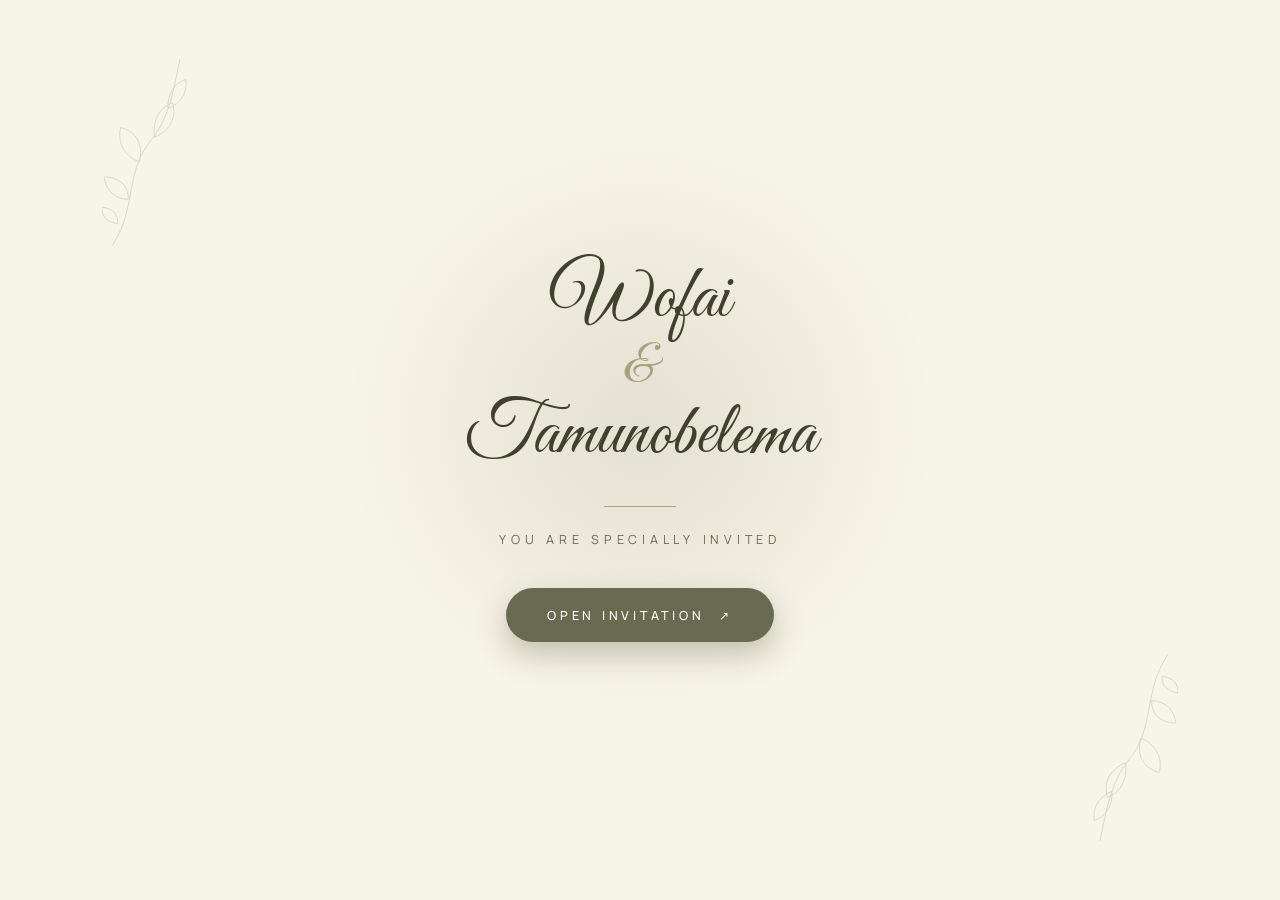
==== index.html @ eb6c2b68 "general" ====
<!DOCTYPE html>
<html lang="en">

<head>
  <meta charset="UTF-8">
  <meta name="viewport" content="width=device-width, initial-scale=1.0, viewport-fit=cover">
  <meta name="theme-color" content="#f7f4e8">
  <meta name="description" content="You are specially invited to the wedding of Wofai and Tamunobelema, December 30, 2026, at Marina Resort, Calabar.">
  <!-- Link preview (WhatsApp, Facebook, iMessage, Telegram, etc.) -->
  <meta property="og:type" content="website">
  <meta property="og:site_name" content="Wofai &amp; Tamunobelema">
  <meta property="og:title" content="Wofai &amp; Tamunobelema | Wedding Invitation">
  <meta property="og:description" content="With joy in our hearts, we invite you to celebrate our wedding. Wednesday, 30th December 2026, Marina Resort, Calabar.">
  <meta property="og:url" content="https://YOUR-DOMAIN.com/">
  <meta property="og:image" content="https://YOUR-DOMAIN.com/img/og-image.jpg?v=1">
  <meta property="og:image:type" content="image/jpeg">
  <meta property="og:image:width" content="1080">
  <meta property="og:image:height" content="1080">
  <meta property="og:image:alt" content="Wofai and Tamunobelema">
  <meta name="twitter:card" content="summary_large_image">
  <meta name="twitter:title" content="Wofai &amp; Tamunobelema | Wedding Invitation">
  <meta name="twitter:description" content="With joy in our hearts, we invite you to celebrate our wedding. Wednesday, 30th December 2026, Marina Resort, Calabar.">
  <meta name="twitter:image" content="https://YOUR-DOMAIN.com/img/og-image.jpg?v=1">
  <title>Wofai & Tamunobelema — You are specially invited</title>
  <link rel="preconnect" href="https://fonts.googleapis.com">
  <link rel="preconnect" href="https://fonts.gstatic.com" crossorigin>
  <link href="https://fonts.googleapis.com/css2?family=Cormorant+Garamond:wght@300;400;500;600&family=Great+Vibes&family=Manrope:wght@300;400;500&display=swap" rel="stylesheet">
  <link rel="prefetch" href="invitation.html">
  <style>
    /* Splash screen */
    html, body { margin: 0; height: 100%; overflow: hidden; background: #f7f4e8; }
    .splash { display: flex; }
    .splash {
      position: fixed;
      inset: 0;
      z-index: 200;
      flex-direction: column;
      align-items: center;
      justify-content: center;
      text-align: center;
      padding: 2rem 1.5rem;
      background: #f7f4e8;
      color: #696b50;
      overflow: hidden;
      transition: transform 1.1s cubic-bezier(.77, 0, .18, 1), opacity .9s ease .2s;
    }
    .splash::before {              /* soft glow behind the names */
      content: "";
      position: absolute;
      width: min(120vw, 640px);
      aspect-ratio: 1;
      top: 50%; left: 50%;
      transform: translate(-50%, -54%);
      background: radial-gradient(circle, rgba(105, 107, 80, .14), rgba(105, 107, 80, 0) 65%);
      animation: splash-breathe 6s ease-in-out infinite;
    }
    .splash-sprig {
      position: absolute;
      width: 90px;
      color: #696b50;
      opacity: 0;
      animation: splash-fade 1.6s ease .3s forwards;
    }
    .splash-sprig-a { top: 6%; left: 8%; }
    .splash-sprig-b { bottom: 6%; right: 8%; transform: rotate(180deg); }
    .splash-names {
      position: relative;
      margin: 0;
      font-family: "Great Vibes", cursive;
      font-weight: 400;
      font-size: clamp(2.6rem, 11vw, 4.6rem);
      line-height: 1.15;
      color: #3f402e;
    }
    .splash-names span { display: block; opacity: 0; animation: splash-rise 1.2s cubic-bezier(.2, .7, .2, 1) forwards; }
    .splash-names .n1 { animation-delay: .4s; }
    .splash-names .amp { color: #a9a07f; font-size: .7em; line-height: 1; animation-delay: .8s; }
    .splash-names .n2 { animation-delay: 1.2s; }
    .splash-rule {
      position: relative;
      width: 0;
      height: 1px;
      margin: 1.75rem auto 1.5rem;
      background: #a9a07f;
      animation: splash-line 1.2s ease 1.7s forwards;
    }
    .splash-invited {
      position: relative;
      margin: 0 0 2.5rem;
      font-family: "Manrope", sans-serif;
      font-size: .78rem;
      letter-spacing: .38em;
      text-transform: uppercase;
      opacity: 0;
      animation: splash-rise 1s ease 2s forwards;
    }
    .splash-open {
      position: relative;
      overflow: hidden;
      font-family: "Manrope", sans-serif;
      font-weight: 500;
      font-size: .78rem;
      letter-spacing: .3em;
      text-transform: uppercase;
      color: #fff;
      background: #696b50;
      border: 0;
      border-radius: 999px;
      padding: 1.15rem 2.6rem;
      cursor: pointer;
      box-shadow: 0 12px 28px rgba(105, 107, 80, .35);
      opacity: 0;
      animation: splash-rise 1s ease 2.4s forwards, splash-pulse 2.6s ease-in-out 3.6s infinite;
      transition: transform .25s ease, box-shadow .25s ease;
    }
    .splash-open::after {          /* shimmer sweep */
      content: "";
      position: absolute;
      top: 0; bottom: 0;
      width: 40%;
      left: -60%;
      background: linear-gradient(100deg, transparent, rgba(255, 255, 255, .45), transparent);
      transform: skewX(-20deg);
      animation: splash-shimmer 3.2s ease-in-out 3.2s infinite;
    }
    .splash-open:hover, .splash-open:focus-visible { transform: translateY(-2px) scale(1.04); box-shadow: 0 16px 34px rgba(105, 107, 80, .45); }
    .splash-open:active { transform: scale(.97); }
    .splash-open .arrow { display: inline-block; margin-left: .5rem; transition: transform .25s; }
    .splash-open:hover .arrow { transform: translate(3px, -3px); }

    /* Opening: names drift up and fade, the whole screen lifts away */
    .splash.is-opening { opacity: 0; pointer-events: none; transition: opacity .9s ease .25s; }
    .splash.is-opening .splash-names,
    .splash.is-opening .splash-rule,
    .splash.is-opening .splash-invited,
    .splash.is-opening .splash-open { transition: transform .9s ease, opacity .6s ease; transform: translateY(-24px) scale(1.04); opacity: 0; }

    @keyframes splash-rise { from { opacity: 0; transform: translateY(18px); } to { opacity: 1; transform: none; } }
    @keyframes splash-fade { to { opacity: .22; } }
    @keyframes splash-line { to { width: 72px; } }
    @keyframes splash-breathe { 0%, 100% { transform: translate(-50%, -54%) scale(1); } 50% { transform: translate(-50%, -54%) scale(1.08); } }
    @keyframes splash-pulse {
      0%, 100% { box-shadow: 0 12px 28px rgba(105, 107, 80, .35), 0 0 0 0 rgba(105, 107, 80, .35); }
      50% { box-shadow: 0 12px 28px rgba(105, 107, 80, .35), 0 0 0 14px rgba(105, 107, 80, 0); }
    }
    @keyframes splash-shimmer { 0% { left: -60%; } 55%, 100% { left: 130%; } }
    @media (prefers-reduced-motion: reduce) {
      .splash, .splash * { animation-duration: .01s !important; animation-delay: 0s !important; transition-duration: .3s !important; }
    }
  </style>
  <script>
    /* Old links like index.html#rsvp go straight to the invitation */
    if (location.hash) location.replace("invitation.html" + location.hash);
  </script>
</head>

<body>
  <div class="splash" id="splash" role="dialog" aria-modal="true" aria-label="Wedding invitation welcome">
    <svg class="splash-sprig splash-sprig-a" viewBox="0 0 120 260" fill="none" aria-hidden="true"><path d="M14 255C48 202 29 158 67 113 91 83 96 43 104 7M50 144C25 134 21 113 25 98c21 6 30 21 25 46ZM70 111c-3-23 7-40 24-46 6 20-3 37-24 46ZM35 194c-20-1-31-15-32-30 19 0 33 11 32 30ZM88 73c-1-22 10-35 24-39 2 18-7 32-24 39ZM21 226c-14-1-22-10-21-22 13 2 22 9 21 22Z" stroke="currentColor" stroke-width="1.2"/></svg>
    <svg class="splash-sprig splash-sprig-b" viewBox="0 0 120 260" fill="none" aria-hidden="true"><path d="M14 255C48 202 29 158 67 113 91 83 96 43 104 7M50 144C25 134 21 113 25 98c21 6 30 21 25 46ZM70 111c-3-23 7-40 24-46 6 20-3 37-24 46ZM35 194c-20-1-31-15-32-30 19 0 33 11 32 30ZM88 73c-1-22 10-35 24-39 2 18-7 32-24 39ZM21 226c-14-1-22-10-21-22 13 2 22 9 21 22Z" stroke="currentColor" stroke-width="1.2"/></svg>
    <h2 class="splash-names"><span class="n1">Wofai</span><span class="amp">&amp;</span><span class="n2">Tamunobelema</span></h2>
    <div class="splash-rule" aria-hidden="true"></div>
    <p class="splash-invited">You are specially invited</p>
    <button class="splash-open" id="splash-open" type="button">Open invitation <span class="arrow" aria-hidden="true">↗</span></button>
  </div>

  <script>
    (function () {
      var splash = document.getElementById("splash");
      var btn = document.getElementById("splash-open");
      var TARGET = "invitation.html";
      var go = false;
      setTimeout(function () { btn.focus({ preventScroll: true }); }, 2600);

      btn.addEventListener("click", function () {
        if (go) return;
        go = true;
        splash.classList.add("is-opening");
        setTimeout(function () { window.location.href = TARGET; }, 1000);
      });

      /* Back button: show the welcome screen again instead of a blank page */
      window.addEventListener("pageshow", function (e) {
        if (e.persisted) { go = false; splash.classList.remove("is-opening"); }
      });
    })();
  </script>
</body>

</html>
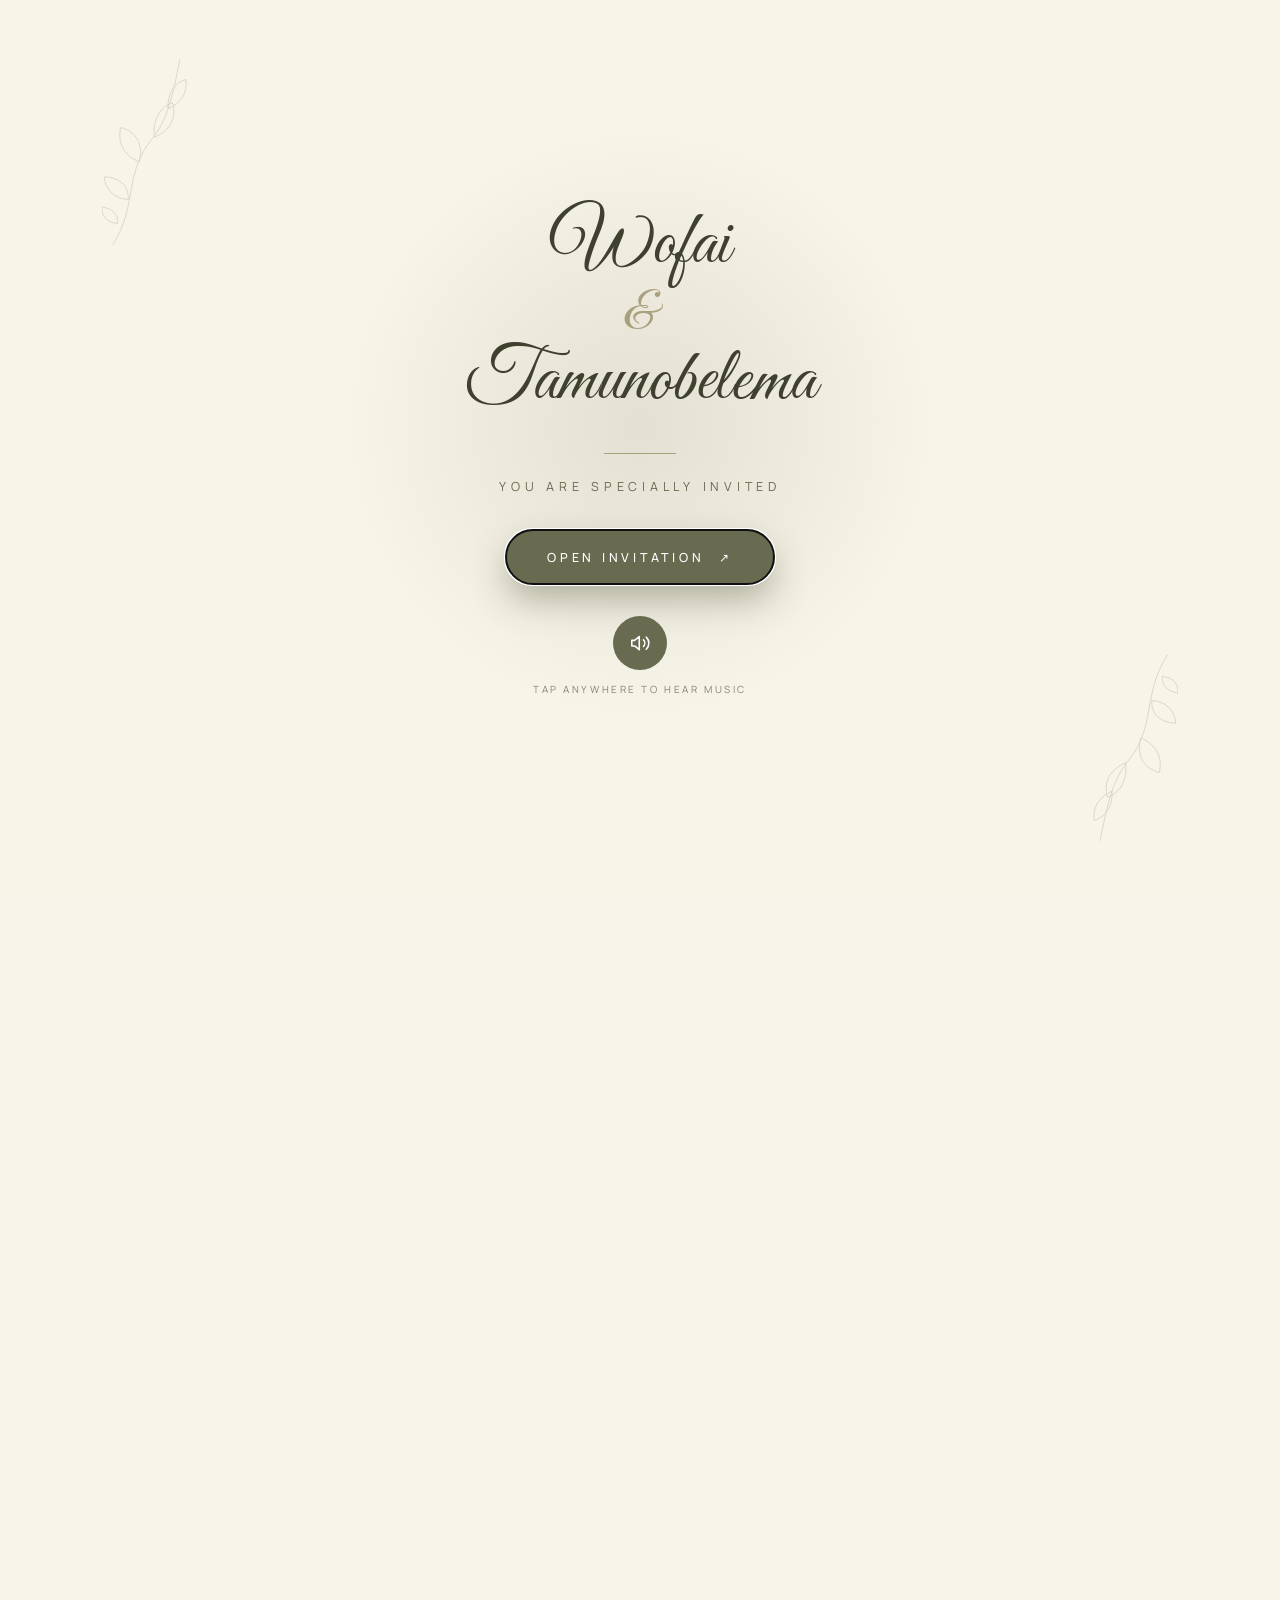
==== commit cf8b5559: "pull fix" ====
--- a/index.html
+++ b/index.html
@@ -4,15 +4,15 @@
 <head>
   <meta charset="UTF-8">
   <meta name="viewport" content="width=device-width, initial-scale=1.0, viewport-fit=cover">
-  <meta name="theme-color" content="#f7f4e8">
-  <meta name="description" content="You are specially invited to the wedding of Wofai and Tamunobelema, December 30, 2026, at Marina Resort, Calabar.">
+  <meta name="theme-color" content="#696b50">
+  <meta name="description" content="A wedding invitation for Wofai and Tamunobelema, December 30, 2026, at Marina Resort, Calabar.">
   <!-- Link preview (WhatsApp, Facebook, iMessage, Telegram, etc.) -->
   <meta property="og:type" content="website">
   <meta property="og:site_name" content="Wofai &amp; Tamunobelema">
   <meta property="og:title" content="Wofai &amp; Tamunobelema | Wedding Invitation">
   <meta property="og:description" content="With joy in our hearts, we invite you to celebrate our wedding. Wednesday, 30th December 2026, Marina Resort, Calabar.">
-  <meta property="og:url" content="https://YOUR-DOMAIN.com/">
-  <meta property="og:image" content="https://YOUR-DOMAIN.com/img/og-image.jpg?v=1">
+  <meta property="og:url" content="https://wofaitamunobelema.vercel.app/">
+  <meta property="og:image" content="https://wofaitamunobelema.vercel.app/img/og-image.jpg?v=1">
   <meta property="og:image:type" content="image/jpeg">
   <meta property="og:image:width" content="1080">
   <meta property="og:image:height" content="1080">
@@ -20,16 +20,374 @@
   <meta name="twitter:card" content="summary_large_image">
   <meta name="twitter:title" content="Wofai &amp; Tamunobelema | Wedding Invitation">
   <meta name="twitter:description" content="With joy in our hearts, we invite you to celebrate our wedding. Wednesday, 30th December 2026, Marina Resort, Calabar.">
-  <meta name="twitter:image" content="https://YOUR-DOMAIN.com/img/og-image.jpg?v=1">
+  <meta name="twitter:image" content="https://wofaitamunobelema.vercel.app/img/og-image.jpg?v=1">
   <title>Wofai & Tamunobelema — You are specially invited</title>
   <link rel="preconnect" href="https://fonts.googleapis.com">
   <link rel="preconnect" href="https://fonts.gstatic.com" crossorigin>
   <link href="https://fonts.googleapis.com/css2?family=Cormorant+Garamond:wght@300;400;500;600&family=Great+Vibes&family=Manrope:wght@300;400;500&display=swap" rel="stylesheet">
-  <link rel="prefetch" href="invitation.html">
+  <link rel="stylesheet" href="/theme.css">
+  <link rel="stylesheet" href="/styles.css">
+  <link rel="stylesheet" href="mobile.css">
   <style>
-    /* Splash screen */
-    html, body { margin: 0; height: 100%; overflow: hidden; background: #f7f4e8; }
-    .splash { display: flex; }
+    /* Venue photo */
+    .venue-photo {
+      width: 100%;
+      max-width: 420px;
+      margin: 1.5rem auto;
+      padding: 0;
+      overflow: hidden;
+      border-radius: 6px;
+      border: 1px solid rgba(247, 244, 232, .45);
+      box-shadow: 0 0 0 6px rgba(105, 107, 80, 1), 0 0 0 7px rgba(247, 244, 232, .3);
+    }
+    .venue-photo img {
+      width: 100%;
+      height: auto;
+      display: block;
+      aspect-ratio: 600 / 350;
+      object-fit: cover;
+    }
+
+    /* Gifting note */
+    .note-lead {
+      font-family: var(--font-display, "Cormorant Garamond", serif);
+      font-style: italic;
+      font-size: 1.35rem;
+      margin: .5rem 0 .75rem;
+    }
+    .note-body {
+      max-width: 34rem;
+      margin: 0 auto 1.5rem;
+      line-height: 1.7;
+    }
+    .gift-card {
+      max-width: 22rem;
+      margin: 0 auto 1.5rem;
+      padding: 1.5rem 1.25rem;
+      border: 1px solid rgba(105, 107, 80, .35);
+      background: rgba(255, 255, 255, .45);
+      border-radius: 6px;
+    }
+    .gift-details { margin: 1rem 0; }
+    .gift-details > div { margin-bottom: .75rem; }
+    .gift-details dt {
+      font-family: "Manrope", sans-serif;
+      font-size: .65rem;
+      letter-spacing: .18em;
+      text-transform: uppercase;
+      opacity: .7;
+    }
+    .gift-details dd {
+      margin: .15rem 0 0;
+      font-family: "Cormorant Garamond", serif;
+      font-size: 1.25rem;
+    }
+    .acct-number {
+      font-size: 1.6rem !important;
+      letter-spacing: .12em;
+      color: #696b50;
+    }
+    .copy-button {
+      font-family: "Manrope", sans-serif;
+      font-size: .7rem;
+      letter-spacing: .18em;
+      padding: .75rem 1.25rem;
+      border: 1px solid #696b50;
+      background: transparent;
+      color: #696b50;
+      cursor: pointer;
+      transition: background .2s, color .2s;
+    }
+    .copy-button:hover, .copy-button:focus-visible { background: #696b50; color: #fff; }
+    .copy-status { min-height: 1.2em; margin: .6rem 0 0; font-size: .85rem; font-style: italic; }
+    .note-sign { margin-top: 1rem; }
+
+    /* Moments carousel */
+    .carousel { max-width: 440px; margin: 2rem auto 0; }
+    .carousel-frame { position: relative; }
+    .carousel-track {
+      display: flex;
+      list-style: none;
+      margin: 0;
+      padding: 0;
+      overflow-x: auto;
+      scroll-snap-type: x mandatory;
+      scroll-behavior: smooth;
+      scrollbar-width: none;
+      border-radius: 6px;
+      border: 1px solid rgba(105, 107, 80, .35);
+      box-shadow: 0 0 0 8px var(--color-bg, #f7f4e8), 0 0 0 9px rgba(105, 107, 80, .25);
+      -webkit-overflow-scrolling: touch;
+    }
+    .carousel-track::-webkit-scrollbar { display: none; }
+    .carousel-track:focus-visible { outline: 2px solid #696b50; outline-offset: 10px; }
+    .carousel-slide {
+      flex: 0 0 100%;
+      scroll-snap-align: center;
+      aspect-ratio: 4 / 5;
+      background: rgba(105, 107, 80, .08);
+    }
+    .carousel-slide img { width: 100%; height: 100%; object-fit: cover; object-position: 50% 25%; display: block; }
+    .carousel-btn {
+      position: absolute;
+      top: 50%;
+      transform: translateY(-50%);
+      width: 2.5rem;
+      height: 2.5rem;
+      border-radius: 50%;
+      border: 1px solid rgba(255, 255, 255, .7);
+      background: rgba(105, 107, 80, .6);
+      color: #fff;
+      font-size: 1.6rem;
+      line-height: 1;
+      padding: 0 0 .2rem;
+      cursor: pointer;
+      backdrop-filter: blur(4px);
+      transition: background .2s;
+    }
+    .carousel-btn:hover, .carousel-btn:focus-visible { background: rgba(105, 107, 80, .9); }
+    .carousel-prev { left: .6rem; }
+    .carousel-next { right: .6rem; }
+    .carousel-dots { display: flex; justify-content: center; gap: .55rem; margin-top: 1.75rem; }
+    .carousel-dot {
+      width: .6rem;
+      height: .6rem;
+      padding: 0;
+      border-radius: 50%;
+      border: 1px solid #696b50;
+      background: transparent;
+      cursor: pointer;
+      transition: background .2s, transform .2s;
+    }
+    .carousel-dot.is-active { background: #696b50; transform: scale(1.2); }
+    .carousel-count {
+      margin: .75rem 0 0;
+      text-align: center;
+      font-family: "Manrope", sans-serif;
+      font-size: .7rem;
+      letter-spacing: .2em;
+      opacity: .7;
+    }
+    @media (prefers-reduced-motion: reduce) { .carousel-track { scroll-behavior: auto; } }
+
+    /* ===== Full-screen hero carousel ===== */
+    html { scroll-behavior: smooth; }
+    section[id] { scroll-margin-top: 3.5rem; }
+    .hero-cover {
+      position: relative;
+      width: 100%;
+      height: 100vh;
+      height: 100svh;
+      min-height: 560px;
+      overflow: hidden;
+      display: flex;
+      align-items: center;
+      justify-content: center;
+      text-align: center;
+      color: #fff;
+      background: linear-gradient(160deg, #4e5039, #696b50);
+    }
+    .hero-slides { position: absolute; inset: 0; }
+    .hero-slide {
+      position: absolute;
+      inset: 0;
+      width: 100%;
+      height: 100%;
+      object-fit: cover;
+      object-position: 50% 28%;
+      opacity: 0;
+      transform: scale(1);
+      transition: opacity 1.6s ease, transform 10s linear;
+    }
+    .hero-slide.is-active { opacity: 1; transform: scale(1.08); }
+    .hero-shade {
+      position: absolute;
+      inset: 0;
+      background:
+        linear-gradient(to bottom, rgba(0, 0, 0, .38) 0%, rgba(0, 0, 0, .28) 45%, rgba(40, 41, 30, .25) 70%, rgba(105, 107, 80, .96) 100%);
+    }
+    .hero-content { position: relative; z-index: 2; padding: 0 1.25rem 3rem; text-shadow: 0 2px 18px rgba(0, 0, 0, .45); }
+    .hero-content > * { opacity: 0; animation: hero-rise 1.1s cubic-bezier(.2, .7, .2, 1) forwards; }
+    .hero-eyebrow {
+      margin: 0 0 1.1rem;
+      font-family: "Manrope", sans-serif;
+      font-size: clamp(.68rem, 2.6vw, .95rem);
+      letter-spacing: .42em;
+      text-transform: uppercase;
+      animation-delay: .2s;
+    }
+    .hero-content h1 {
+      margin: 0;
+      font-family: "Great Vibes", cursive;
+      font-weight: 400;
+      line-height: 1.05;
+      font-size: clamp(3rem, 15vw, 6.8rem);
+      color: #fff;
+      display: flex;
+      flex-direction: column;
+      align-items: center;
+      animation-delay: .45s;
+    }
+    .hero-content h1 .hn { display: block; }
+    .hero-heart { width: clamp(1.7rem, 6vw, 2.6rem); height: auto; margin: .9rem 0 .6rem; color: #e6d7ad; filter: drop-shadow(0 2px 8px rgba(0, 0, 0, .35)); animation: hero-beat 2.4s ease-in-out 2s infinite; }
+    .hero-date {
+      margin: 1.6rem 0 0;
+      font-family: "Manrope", sans-serif;
+      font-weight: 300;
+      font-size: clamp(1.05rem, 4.6vw, 1.9rem);
+      letter-spacing: .14em;
+      line-height: 1.5;
+      animation-delay: .85s;
+    }
+    .hero-place {
+      margin: .6rem 0 0;
+      font-family: "Manrope", sans-serif;
+      font-weight: 500;
+      font-size: clamp(.78rem, 3vw, 1rem);
+      letter-spacing: .22em;
+      text-transform: uppercase;
+      color: #e6d7ad;
+      animation-delay: 1.1s;
+    }
+    .hero-chevron {
+      position: absolute;
+      z-index: 2;
+      left: 50%;
+      bottom: calc(5.2rem + env(safe-area-inset-bottom, 0px));
+      width: 1.5rem;
+      margin-left: -.75rem;
+      color: #e6d7ad;
+      animation: hero-bob 1.8s ease-in-out infinite;
+    }
+    .hero-chevron svg { display: block; width: 100%; height: auto; }
+    .hero-bar {
+      position: absolute;
+      z-index: 3;
+      left: 0; right: 0;
+      bottom: 0;
+      display: flex;
+      align-items: center;
+      gap: .6rem;
+      padding: 0 5.2rem calc(1.1rem + env(safe-area-inset-bottom, 0px)) 1rem;
+    }
+    .hero-pill {
+      display: inline-flex;
+      align-items: center;
+      gap: .5rem;
+      white-space: nowrap;
+      padding: .85rem 1.15rem;
+      border-radius: 999px;
+      background: rgba(28, 29, 22, .78);
+      -webkit-backdrop-filter: blur(8px);
+      backdrop-filter: blur(8px);
+      border: 1px solid rgba(255, 255, 255, .14);
+      color: #fff;
+      text-decoration: none;
+      font-family: "Manrope", sans-serif;
+      font-weight: 500;
+      font-size: .68rem;
+      letter-spacing: .17em;
+      text-transform: uppercase;
+      box-shadow: 0 6px 18px rgba(0, 0, 0, .25);
+      transition: background .2s, transform .2s;
+    }
+    .hero-pill:hover, .hero-pill:focus-visible { background: rgba(28, 29, 22, .95); transform: translateY(-1px); }
+    .hero-pill svg { width: 1rem; height: 1rem; color: #e6d7ad; flex: none; }
+    .hero-pill-scroll i { width: .5rem; height: .5rem; border-radius: 50%; background: #e6d7ad; flex: none; }
+    @media (min-width: 768px) {
+      .hero-bar { padding: 0 6rem calc(1.5rem + env(safe-area-inset-bottom, 0px)) 1.75rem; }
+      .hero-pill-scroll { position: absolute; left: 50%; transform: translateX(-50%); }
+      .hero-pill-scroll:hover, .hero-pill-scroll:focus-visible { transform: translateX(-50%) translateY(-1px); }
+      .hero-chevron { bottom: calc(6rem + env(safe-area-inset-bottom, 0px)); }
+    }
+    @media (max-width: 480px) {
+      .hero-bar { gap: .45rem; padding: 0 4.9rem calc(1.1rem + env(safe-area-inset-bottom, 0px)) .8rem; }
+      .hero-pill { padding: .8rem .85rem; font-size: .6rem; letter-spacing: .1em; gap: .4rem; }
+      .hero-pill svg { width: .9rem; height: .9rem; }
+      .hide-sm { display: none; }
+    }
+    @keyframes hero-rise { from { opacity: 0; transform: translateY(22px); } to { opacity: 1; transform: none; } }
+    @keyframes hero-bob { 0%, 100% { transform: translateY(0); opacity: .9; } 50% { transform: translateY(-7px); opacity: .5; } }
+    @keyframes hero-beat { 0%, 100% { transform: scale(1); } 12% { transform: scale(1.18); } 24% { transform: scale(1); } }
+    @media (prefers-reduced-motion: reduce) {
+      .hero-slide, .hero-slide.is-active { transform: none; transition: opacity .6s ease; }
+      .hero-content > *, .hero-chevron, .hero-heart { animation: none; opacity: 1; }
+    }
+
+    /* Top menu bar: hidden over the hero, slides in once you scroll past it */
+    .header {
+      position: fixed !important;
+      top: 0; left: 0; right: 0;
+      z-index: 90;
+      transform: translateY(-110%);
+      transition: transform .4s ease;
+      background: rgba(247, 244, 232, .96);
+      -webkit-backdrop-filter: blur(8px);
+      backdrop-filter: blur(8px);
+      box-shadow: 0 1px 0 rgba(105, 107, 80, .18);
+    }
+    .header.is-visible { transform: none; }
+
+    /* Music button (bottom-right) */
+    .music-btn {
+      position: fixed;
+      right: max(1rem, env(safe-area-inset-right, 0px));
+      bottom: max(1rem, env(safe-area-inset-bottom, 0px));
+      z-index: 60;
+      width: 3.4rem;
+      height: 3.4rem;
+      border-radius: 18px;
+      border: 1px solid rgba(105, 107, 80, .25);
+      background: rgba(247, 244, 232, .95);
+      color: #696b50;
+      display: grid;
+      place-items: center;
+      padding: 0;
+      cursor: pointer;
+      box-shadow: 0 4px 14px rgba(0, 0, 0, .22);
+      transition: transform .2s, background .2s;
+    }
+    .music-btn:hover, .music-btn:focus-visible { transform: scale(1.06); background: #fff; }
+    .music-btn svg { width: 1.35rem; height: 1.35rem; display: block; }
+    .music-btn .icon-on, .splash-music-btn .icon-on { display: none; }
+    .music-btn.is-playing .icon-on, .splash-music-btn.is-playing .icon-on { display: block; }
+    .music-btn.is-playing .icon-off, .splash-music-btn.is-playing .icon-off { display: none; }
+    .music-btn::after {
+      content: "";
+      position: absolute;
+      inset: -5px;
+      border-radius: 24px;
+      border: 1px solid rgba(105, 107, 80, .55);
+      animation: music-pulse 2.4s ease-out infinite;
+    }
+    .music-btn.is-playing::after { animation: none; opacity: 0; }
+    @keyframes music-pulse { 0% { transform: scale(.9); opacity: .9; } 100% { transform: scale(1.35); opacity: 0; } }
+    .music-hint {
+      position: fixed;
+      right: max(5rem, calc(env(safe-area-inset-right, 0px) + 5rem));
+      bottom: max(1.7rem, calc(env(safe-area-inset-bottom, 0px) + .7rem));
+      z-index: 60;
+      padding: .35rem .7rem;
+      border-radius: 999px;
+      background: rgba(247, 244, 232, .95);
+      color: #696b50;
+      font-family: "Manrope", sans-serif;
+      font-size: .7rem;
+      letter-spacing: .12em;
+      box-shadow: 0 2px 8px rgba(0, 0, 0, .15);
+      opacity: 0;
+      pointer-events: none;
+      transition: opacity .3s;
+    }
+    .music-hint.show { opacity: 1; }
+    @media (prefers-reduced-motion: reduce) { .music-btn::after { animation: none; } }
+    /* keep the WhatsApp button clear of the music button */
+    .wa-fab { bottom: calc(5.6rem + env(safe-area-inset-bottom, 0px)) !important; }
+
+    /* ===== Splash screen (same page, so the music keeps playing) ===== */
+    .splash { display: none; }
+    .js.splash-lock .splash { display: flex; }
+    .js.splash-lock, .js.splash-lock body { overflow: hidden; height: 100%; }
     .splash {
       position: fixed;
       inset: 0;
@@ -44,7 +402,7 @@
       overflow: hidden;
       transition: transform 1.1s cubic-bezier(.77, 0, .18, 1), opacity .9s ease .2s;
     }
-    .splash::before {              /* soft glow behind the names */
+    .splash::before {
       content: "";
       position: absolute;
       width: min(120vw, 640px);
@@ -54,13 +412,7 @@
       background: radial-gradient(circle, rgba(105, 107, 80, .14), rgba(105, 107, 80, 0) 65%);
       animation: splash-breathe 6s ease-in-out infinite;
     }
-    .splash-sprig {
-      position: absolute;
-      width: 90px;
-      color: #696b50;
-      opacity: 0;
-      animation: splash-fade 1.6s ease .3s forwards;
-    }
+    .splash-sprig { position: absolute; width: 90px; color: #696b50; opacity: 0; animation: splash-fade 1.6s ease .3s forwards; }
     .splash-sprig-a { top: 6%; left: 8%; }
     .splash-sprig-b { bottom: 6%; right: 8%; transform: rotate(180deg); }
     .splash-names {
@@ -76,17 +428,10 @@
     .splash-names .n1 { animation-delay: .4s; }
     .splash-names .amp { color: #a9a07f; font-size: .7em; line-height: 1; animation-delay: .8s; }
     .splash-names .n2 { animation-delay: 1.2s; }
-    .splash-rule {
-      position: relative;
-      width: 0;
-      height: 1px;
-      margin: 1.75rem auto 1.5rem;
-      background: #a9a07f;
-      animation: splash-line 1.2s ease 1.7s forwards;
-    }
+    .splash-rule { position: relative; width: 0; height: 1px; margin: 1.75rem auto 1.5rem; background: #a9a07f; animation: splash-line 1.2s ease 1.7s forwards; }
     .splash-invited {
       position: relative;
-      margin: 0 0 2.5rem;
+      margin: 0 0 2.2rem;
       font-family: "Manrope", sans-serif;
       font-size: .78rem;
       letter-spacing: .38em;
@@ -113,7 +458,7 @@
       animation: splash-rise 1s ease 2.4s forwards, splash-pulse 2.6s ease-in-out 3.6s infinite;
       transition: transform .25s ease, box-shadow .25s ease;
     }
-    .splash-open::after {          /* shimmer sweep */
+    .splash-open::after {
       content: "";
       position: absolute;
       top: 0; bottom: 0;
@@ -128,12 +473,57 @@
     .splash-open .arrow { display: inline-block; margin-left: .5rem; transition: transform .25s; }
     .splash-open:hover .arrow { transform: translate(3px, -3px); }
 
-    /* Opening: names drift up and fade, the whole screen lifts away */
-    .splash.is-opening { opacity: 0; pointer-events: none; transition: opacity .9s ease .25s; }
+    /* Splash music button: centred under the "Open invitation" button */
+    .splash-music {
+      position: relative;
+      margin-top: 2rem;
+      display: flex;
+      flex-direction: column;
+      align-items: center;
+      gap: .7rem;
+      opacity: 0;
+      animation: splash-rise 1s ease 2.8s forwards;
+    }
+    .splash-music-btn {
+      position: relative;
+      width: 3.4rem;
+      height: 3.4rem;
+      border-radius: 50%;
+      border: 1px solid rgba(105, 107, 80, .55);
+      background: transparent;
+      color: #696b50;
+      display: grid;
+      place-items: center;
+      padding: 0;
+      cursor: pointer;
+      transition: background .25s, color .25s, transform .25s;
+    }
+    .splash-music-btn:hover, .splash-music-btn:focus-visible { transform: scale(1.06); background: rgba(105, 107, 80, .1); }
+    .splash-music-btn svg { width: 1.4rem; height: 1.4rem; display: block; }
+    .splash-music-btn.is-playing { background: #696b50; color: #fff; }
+    .splash-music-btn::after {
+      content: "";
+      position: absolute;
+      inset: -6px;
+      border-radius: 50%;
+      border: 1px solid rgba(105, 107, 80, .45);
+      opacity: 0;
+    }
+    .splash-music-btn.is-playing::after { animation: music-pulse 2.4s ease-out infinite; }
+    .splash-music-label {
+      font-family: "Manrope", sans-serif;
+      font-size: .62rem;
+      letter-spacing: .26em;
+      text-transform: uppercase;
+      opacity: .8;
+    }
+
+    .splash.is-opening { transform: translateY(-100%); opacity: 0; pointer-events: none; }
     .splash.is-opening .splash-names,
     .splash.is-opening .splash-rule,
     .splash.is-opening .splash-invited,
-    .splash.is-opening .splash-open { transition: transform .9s ease, opacity .6s ease; transform: translateY(-24px) scale(1.04); opacity: 0; }
+    .splash.is-opening .splash-open,
+    .splash.is-opening .splash-music { transition: transform .9s ease, opacity .6s ease; transform: translateY(-24px) scale(1.04); opacity: 0; }
 
     @keyframes splash-rise { from { opacity: 0; transform: translateY(18px); } to { opacity: 1; transform: none; } }
     @keyframes splash-fade { to { opacity: .22; } }
@@ -144,17 +534,21 @@
       50% { box-shadow: 0 12px 28px rgba(105, 107, 80, .35), 0 0 0 14px rgba(105, 107, 80, 0); }
     }
     @keyframes splash-shimmer { 0% { left: -60%; } 55%, 100% { left: 130%; } }
+    @media (max-height: 640px) {
+      .splash-invited { margin-bottom: 1.4rem; }
+      .splash-music { margin-top: 1.2rem; }
+    }
     @media (prefers-reduced-motion: reduce) {
       .splash, .splash * { animation-duration: .01s !important; animation-delay: 0s !important; transition-duration: .3s !important; }
     }
   </style>
-  <script>
-    /* Old links like index.html#rsvp go straight to the invitation */
-    if (location.hash) location.replace("invitation.html" + location.hash);
-  </script>
+  <script>document.documentElement.classList.add("js"); if (!location.hash) document.documentElement.classList.add("splash-lock");</script>
+  <script src="https://cdn.tailwindcss.com"></script>
 </head>
 
-<body>
+<body class="bg-[var(--color-bg)] text-[var(--color-text)] font-[var(--font-body)] antialiased">
+
+  <!-- Splash screen -->
   <div class="splash" id="splash" role="dialog" aria-modal="true" aria-label="Wedding invitation welcome">
     <svg class="splash-sprig splash-sprig-a" viewBox="0 0 120 260" fill="none" aria-hidden="true"><path d="M14 255C48 202 29 158 67 113 91 83 96 43 104 7M50 144C25 134 21 113 25 98c21 6 30 21 25 46ZM70 111c-3-23 7-40 24-46 6 20-3 37-24 46ZM35 194c-20-1-31-15-32-30 19 0 33 11 32 30ZM88 73c-1-22 10-35 24-39 2 18-7 32-24 39ZM21 226c-14-1-22-10-21-22 13 2 22 9 21 22Z" stroke="currentColor" stroke-width="1.2"/></svg>
     <svg class="splash-sprig splash-sprig-b" viewBox="0 0 120 260" fill="none" aria-hidden="true"><path d="M14 255C48 202 29 158 67 113 91 83 96 43 104 7M50 144C25 134 21 113 25 98c21 6 30 21 25 46ZM70 111c-3-23 7-40 24-46 6 20-3 37-24 46ZM35 194c-20-1-31-15-32-30 19 0 33 11 32 30ZM88 73c-1-22 10-35 24-39 2 18-7 32-24 39ZM21 226c-14-1-22-10-21-22 13 2 22 9 21 22Z" stroke="currentColor" stroke-width="1.2"/></svg>
@@ -162,29 +556,587 @@
     <div class="splash-rule" aria-hidden="true"></div>
     <p class="splash-invited">You are specially invited</p>
     <button class="splash-open" id="splash-open" type="button">Open invitation <span class="arrow" aria-hidden="true">↗</span></button>
+    <div class="splash-music">
+      <button class="splash-music-btn" id="splash-music" type="button" aria-pressed="false" aria-label="Play music">
+        <svg class="icon-off" viewBox="0 0 24 24" fill="none" stroke="currentColor" stroke-width="1.7" stroke-linecap="round" stroke-linejoin="round" aria-hidden="true"><path d="M11 5 6 9H3v6h3l5 4V5Z"/><path d="m16 9 5 6m0-6-5 6"/></svg>
+        <svg class="icon-on" viewBox="0 0 24 24" fill="none" stroke="currentColor" stroke-width="1.7" stroke-linecap="round" stroke-linejoin="round" aria-hidden="true"><path d="M11 5 6 9H3v6h3l5 4V5Z"/><path d="M15.5 8.5a5 5 0 0 1 0 7M18.5 5.5a9 9 0 0 1 0 13"/></svg>
+      </button>
+      <span class="splash-music-label" id="splash-music-label" aria-live="polite">Tap for music</span>
+    </div>
   </div>
 
+  <header class="header" id="top">
+    <a class="brand-script" href="#top" aria-label="Wofai and Tamunobelema">W <span>&</span> T</a>
+    <button class="menu-button" id="menu-toggle" aria-label="Open menu" aria-expanded="false" aria-controls="main-nav"><span></span><span></span></button>
+    <nav class="navigation" id="main-nav" aria-label="Main navigation">
+      <a href="#story">Our story</a><a href="#details">The details</a><a href="#moments">Moments</a><a href="#rsvp">RSVP</a>
+    </nav>
+  </header>
+
+  <main>
+    <section class="hero-cover" id="hero" aria-labelledby="couple-name">
+      <div class="hero-slides" id="hero-slides" aria-hidden="true">
+        <img class="hero-slide is-active" src="img/hero.jpeg" alt="">
+      </div>
+      <div class="hero-shade" aria-hidden="true"></div>
+
+      <div class="hero-content">
+        <p class="hero-eyebrow">Join us as we tie the knot</p>
+        <h1 id="couple-name">
+          <span class="hn hn1">Wofai</span>
+          <svg class="hero-heart" viewBox="0 0 24 24" aria-hidden="true"><path fill="currentColor" d="M12 21.2 10.6 20C5.4 15.3 2 12.2 2 8.5 2 5.4 4.4 3 7.5 3c1.7 0 3.4.8 4.5 2.1C13.1 3.8 14.8 3 16.5 3 19.6 3 22 5.4 22 8.5c0 3.7-3.4 6.8-8.6 11.5L12 21.2Z"/></svg>
+          <span class="hn hn2">Tamunobelema</span>
+        </h1>
+        <p class="hero-date">Wednesday, 30th December 2026</p>
+        <p class="hero-place">Marina Resort · Calabar</p>
+      </div>
+
+      <a class="hero-chevron" href="#venue" tabindex="-1" aria-hidden="true">
+        <svg viewBox="0 0 24 24" fill="none" stroke="currentColor" stroke-width="2" stroke-linecap="round" stroke-linejoin="round"><path d="m6 11 6-6 6 6"/><path d="m6 18 6-6 6 6"/></svg>
+      </a>
+
+      <div class="hero-bar">
+        <a class="hero-pill" href="https://maps.google.com/?q=Marina+Resort+Calabar+Nigeria" target="_blank" rel="noreferrer">
+          <svg viewBox="0 0 24 24" fill="none" stroke="currentColor" stroke-width="1.8" stroke-linecap="round" stroke-linejoin="round" aria-hidden="true"><path d="M20 10c0 6-8 12-8 12S4 16 4 10a8 8 0 0 1 16 0Z"/><circle cx="12" cy="10" r="3"/></svg>
+          Venue
+        </a>
+        <a class="hero-pill hero-pill-scroll" href="#venue"><i aria-hidden="true"></i> Scroll <span class="hide-sm">up </span>for details</a>
+      </div>
+    </section>
+
+    <section class="venue-section olive-section" id="venue">
+      <p class="eyebrow">THE PLACE</p>
+      <h2>Where we say <em>“I do.”</em></h2>
+      <p class="venue-name">Marina Resort</p>
+      <p class="venue-location">CALABAR, CROSS RIVER STATE</p>
+      <figure class="venue-photo">
+        <img src="img/venue.png" alt="Marina Resort, Calabar, with its green-roofed pavilion and the river beyond">
+      </figure>
+      <p class="venue-address">Marina Resort, Calabar<br>Cross River State, Nigeria</p>
+      <a class="outline-link" href="https://maps.google.com/?q=Marina+Resort+Calabar+Nigeria" target="_blank" rel="noreferrer">VIEW MAP <span>↗</span></a>
+      <p class="venue-note">Reception to follow immediately after the ceremony.</p>
+    </section>
+
+    <section class="details-section paper-section" id="details">
+      <div class="section-intro">
+        <p class="eyebrow">THE DAY AT A GLANCE</p>
+        <h2>A little more <em>about the day.</em></h2>
+        <p>We can't wait to gather with you in Calabar. Here are a few thoughtful notes to help you plan.</p>
+      </div>
+      <div class="detail-list">
+        <article class="detail-item"><span class="detail-icon" aria-hidden="true">♧</span>
+          <div>
+            <p class="eyebrow">DRESS CODE</p>
+            <h3>Come dressed to celebrate</h3>
+            <p>We invite you to dress in the colours of the day: ivory, cream, sage green and burgundy.</p>
+          </div>
+        </article>
+        <article class="detail-item"><span class="detail-icon" aria-hidden="true">⌂</span>
+          <div>
+            <p class="eyebrow">ACCOMMODATION</p>
+            <h3>A place to rest</h3>
+            <p>If you need accommodation or have special arrangements, please message our wedding coordinator, Patience Igbagri, on WhatsApp.</p>
+          </div>
+        </article>
+        <article class="detail-item"><span class="detail-icon" aria-hidden="true">⌑</span>
+          <div>
+            <p class="eyebrow">GETTING THERE</p>
+            <h3>Meet us in Calabar</h3>
+            <p>Marina Resort is in Calabar, Cross River State. Please allow time for your journey and arrive by 11:30 AM.</p>
+          </div>
+        </article>
+      </div>
+      <div class="planner-card" id="planner">
+        <p class="eyebrow">WEDDING COORDINATOR</p>
+        <h3>Patience Igbagri</h3>
+        <p>For accommodation, special arrangements or any question about the day, reach out directly.</p>
+        <a class="planner-phone" href="tel:+2347057370591">+234 705 737 0591</a>
+        <div class="planner-actions">
+          <a class="wa-link" href="https://wa.me/2347057370591?text=Hello%20Patience%20Planner%2C%20I%27m%20a%20guest%20at%20Wofai%20%26%20Tamunobelema%27s%20wedding%20%2830%20Dec%202026%29%20and%20I%20have%20a%20question." target="_blank" rel="noopener"><svg viewBox="0 0 24 24" aria-hidden="true"><path d="M12.04 2a9.9 9.9 0 0 0-8.5 14.95L2 22l5.2-1.36A9.9 9.9 0 1 0 12.04 2Zm0 18.1a8.2 8.2 0 0 1-4.2-1.15l-.3-.18-3.08.8.82-3-.2-.31a8.2 8.2 0 1 1 6.96 3.84Zm4.5-6.14c-.25-.12-1.46-.72-1.69-.8-.22-.08-.39-.12-.55.12-.16.25-.63.8-.78.97-.14.16-.28.18-.53.06-.25-.13-1.04-.38-1.98-1.22-.73-.65-1.22-1.46-1.37-1.7-.14-.25-.02-.38.1-.5.12-.11.25-.28.37-.42.12-.14.16-.25.25-.41.08-.17.04-.31-.02-.43-.06-.13-.55-1.34-.76-1.83-.2-.48-.4-.41-.55-.42h-.47c-.16 0-.43.06-.65.31-.22.25-.85.83-.85 2.03 0 1.2.87 2.35 1 2.51.12.17 1.7 2.6 4.12 3.65.58.25 1.03.4 1.38.51.58.18 1.1.16 1.52.1.46-.07 1.46-.6 1.66-1.17.2-.58.2-1.07.14-1.17-.06-.1-.22-.16-.47-.28Z"/></svg> Chat on WhatsApp</a>
+          <a class="call-link" href="tel:+2347057370591">Call</a>
+        </div>
+      </div>
+      <div class="note-card" id="gifts">
+        <div class="note-sprig" aria-hidden="true">❧</div>
+        <p class="eyebrow">A LITTLE NOTE</p>
+        <p class="note-lead">Your presence is the greatest gift of all.</p>
+        <p class="note-body">For those who wish to honour us with a thoughtful gift, we have created a little space to make gifting easy. Every gesture of love and kindness is deeply appreciated.</p>
+
+        <div class="gift-card">
+          <p class="eyebrow">MONETARY GIFTS · BANK TRANSFER</p>
+          <dl class="gift-details">
+            <div><dt>Account name</dt><dd>Wofai Ojah</dd></div>
+            <div><dt>Bank</dt><dd>GTBank</dd></div>
+            <div><dt>Account number</dt><dd class="acct-number" id="acct-number">0158960712</dd></div>
+          </dl>
+          <button class="copy-button" type="button" id="copy-acct" data-number="0158960712">COPY ACCOUNT NUMBER</button>
+          <p class="copy-status" id="copy-status" aria-live="polite"></p>
+        </div>
+      </div>
+    </section>
+
+    <section class="story-section paper-section" id="story">
+      <div class="story-copy">
+        <p class="eyebrow">OUR STORY</p>
+        <h2>Wofai <span>&amp;</span><br>Tamunobelema</h2>
+        <p class="story-script">a love written in the stars</p>
+        <p>Somewhere along the way, two lives became one beautiful story. Now, surrounded by the people who mean the most, we would love to celebrate the beginning of our next chapter with you.</p>
+        <div class="flourish" aria-hidden="true">❧ &nbsp; ❦ &nbsp; ❧</div>
+      </div>
+      <figure class="story-photo"><img src="img/8.png" alt="A couple celebrating their wedding day outdoors"><span class="photo-caption">THE BEGINNING OF FOREVER</span></figure>
+      <div class="memory-strip"><img src="https://images.unsplash.com/photo-1511795409834-ef04bbd61622?auto=format&fit=crop&w=600&q=80" alt="Wedding table set for a celebration">
+        <div class="memory-note"><span class="script-line">For the days ahead</span>
+          <p>All our love,<br><em>Wofai &amp; Tamunobelema</em></p>
+        </div><img src="https://images.unsplash.com/photo-1464366400600-7168b8af9bc3?auto=format&fit=crop&w=600&q=80" alt="Flowers and details prepared for a wedding">
+      </div>
+      <div class="forever-copy">
+        <p class="eyebrow">FOREVER &amp; ALWAYS</p>
+        <h3>Next chapter, <em>together.</em></h3>
+        <p>We are so grateful to have you in our lives.<br>Thank you for being part of our story.</p>
+      </div>
+      <div class="quote-band"><span aria-hidden="true">“</span>
+        <p>Two souls, one heart.</p><span class="quote-rule"></span>
+      </div>
+    </section>
+
+    <section class="moments-section paper-section" id="moments">
+      <p class="eyebrow">THE LITTLE MOMENTS</p>
+      <h2>Made for <em>remembering.</em></h2>
+      <div class="carousel" id="moments-carousel" role="region" aria-roledescription="carousel" aria-label="Wedding photo gallery">
+        <div class="carousel-frame">
+          <ul class="carousel-track" id="carousel-track" tabindex="0" aria-live="off"></ul>
+          <button type="button" class="carousel-btn carousel-prev" aria-label="Previous photo">‹</button>
+          <button type="button" class="carousel-btn carousel-next" aria-label="Next photo">›</button>
+        </div>
+        <div class="carousel-dots" id="carousel-dots"></div>
+        <p class="carousel-count" aria-hidden="true"><span id="carousel-current">1</span> / <span id="carousel-total">1</span></p>
+      </div>
+    </section>
+
+    <section class="rsvp-section" id="rsvp">
+      <div class="rsvp-heading">
+        <p class="eyebrow">A SEAT IS WAITING FOR YOU</p>
+        <h2>Kindly <em>RSVP.</em></h2>
+        <p>Please reply by Dec 10, 2026.<br>We hope you can be there.</p>
+        <div class="rsvp-flourish">W <span>&amp;</span> T</div>
+      </div>
+      <form class="rsvp-form" id="rsvp-form">
+        <label for="guest-name">YOUR NAME</label><input id="guest-name" name="name" type="text" placeholder="Full name" autocomplete="name" required>
+        <label for="guest-email">EMAIL ADDRESS</label><input id="guest-email" name="email" type="email" placeholder="you@example.com" autocomplete="email" required>
+        <fieldset>
+          <legend>YOUR REPLY</legend><label class="choice"><input type="radio" name="attendance" value="Joyfully accepts" required><span></span>Accepts with pleasure</label><label class="choice"><input type="radio" name="attendance" value="Regretfully declines"><span></span>Declines with regret</label>
+        </fieldset>
+        <label for="guest-count">NUMBER OF GUESTS</label><select id="guest-count" name="guests">
+          <option value="1">1 guest</option>
+          <option value="2">2 guests</option>
+          <option value="3">3 guests</option>
+          <option value="4">4 guests</option>
+        </select>
+        <label for="dietary">DIETARY REQUIREMENTS <small>(OPTIONAL)</small></label><input id="dietary" name="dietary" type="text" placeholder="Let us know about any allergies">
+        <label class="choice check"><input type="checkbox" name="accommodation" value="yes"><span></span>I need help with accommodation</label>
+        <button class="submit-button" type="submit">SEND YOUR RSVP <span>↗</span></button>
+        <p class="form-status" id="form-status" aria-live="polite"></p>
+        <p class="rsvp-help">Your reply is saved securely and shared with our coordinator, Patience Igbagri. Prefer to talk? <a href="tel:+2347057370591">Call her</a>.</p>
+      </form>
+    </section>
+
+    <section class="thank-you paper-section">
+      <div class="thank-branch" aria-hidden="true">❧</div>
+      <p class="eyebrow">WITH ALL OUR LOVE</p>
+      <h2>Thank <em>you.</em></h2>
+      <p>We can't wait to celebrate with you!</p>
+      <div class="tiny-flourish">⌁ ❦ ⌁</div>
+      <p class="signature">Wofai &amp; Tamunobelema</p>
+    </section>
+  </main>
+  <footer class="footer"><a href="#top">BACK TO TOP ↑</a><span>MADE WITH LOVE · W &amp; T · 2026 · <a href="admin.html" rel="nofollow">ADMIN</a></span><a href="#rsvp">RSVP ↗</a></footer>
+  <a class="wa-fab" href="https://wa.me/2347057370591?text=Hello%20Patience%20Planner%2C%20I%27m%20a%20guest%20at%20Wofai%20%26%20Tamunobelema%27s%20wedding%20%2830%20Dec%202026%29%20and%20I%20have%20a%20question." target="_blank" rel="noopener" aria-label="Chat with the wedding coordinator on WhatsApp"><svg viewBox="0 0 24 24" aria-hidden="true"><path d="M12.04 2a9.9 9.9 0 0 0-8.5 14.95L2 22l5.2-1.36A9.9 9.9 0 1 0 12.04 2Zm0 18.1a8.2 8.2 0 0 1-4.2-1.15l-.3-.18-3.08.8.82-3-.2-.31a8.2 8.2 0 1 1 6.96 3.84Zm4.5-6.14c-.25-.12-1.46-.72-1.69-.8-.22-.08-.39-.12-.55.12-.16.25-.63.8-.78.97-.14.16-.28.18-.53.06-.25-.13-1.04-.38-1.98-1.22-.73-.65-1.22-1.46-1.37-1.7-.14-.25-.02-.38.1-.5.12-.11.25-.28.37-.42.12-.14.16-.25.25-.41.08-.17.04-.31-.02-.43-.06-.13-.55-1.34-.76-1.83-.2-.48-.4-.41-.55-.42h-.47c-.16 0-.43.06-.65.31-.22.25-.85.83-.85 2.03 0 1.2.87 2.35 1 2.51.12.17 1.7 2.6 4.12 3.65.58.25 1.03.4 1.38.51.58.18 1.1.16 1.52.1.46-.07 1.46-.6 1.66-1.17.2-.58.2-1.07.14-1.17-.06-.1-.22-.16-.47-.28Z"/></svg><span>Planner</span></a>
+
+  <audio id="bg-music" src="audio/song.mp3" loop preload="auto"></audio>
+  <button class="music-btn" id="music-toggle" type="button" aria-pressed="false" aria-label="Play music">
+    <svg class="icon-off" viewBox="0 0 24 24" fill="none" stroke="currentColor" stroke-width="1.7" stroke-linecap="round" stroke-linejoin="round" aria-hidden="true"><path d="M11 5 6 9H3v6h3l5 4V5Z"/><path d="m16 9 5 6m0-6-5 6"/></svg>
+    <svg class="icon-on" viewBox="0 0 24 24" fill="none" stroke="currentColor" stroke-width="1.7" stroke-linecap="round" stroke-linejoin="round" aria-hidden="true"><path d="M11 5 6 9H3v6h3l5 4V5Z"/><path d="M15.5 8.5a5 5 0 0 1 0 7M18.5 5.5a9 9 0 0 1 0 13"/></svg>
+  </button>
+  <span class="music-hint" id="music-hint" aria-live="polite"></span>
+
   <script>
+    /* Copy account number */
     (function () {
-      var splash = document.getElementById("splash");
-      var btn = document.getElementById("splash-open");
-      var TARGET = "invitation.html";
-      var go = false;
-      setTimeout(function () { btn.focus({ preventScroll: true }); }, 2600);
-
+      var btn = document.getElementById("copy-acct");
+      var status = document.getElementById("copy-status");
+      if (!btn) return;
       btn.addEventListener("click", function () {
-        if (go) return;
-        go = true;
-        splash.classList.add("is-opening");
-        setTimeout(function () { window.location.href = TARGET; }, 1000);
-      });
-
-      /* Back button: show the welcome screen again instead of a blank page */
-      window.addEventListener("pageshow", function (e) {
-        if (e.persisted) { go = false; splash.classList.remove("is-opening"); }
+        var num = btn.getAttribute("data-number");
+        function done(msg) {
+          status.textContent = msg;
+          setTimeout(function () { status.textContent = ""; }, 2500);
+        }
+        if (navigator.clipboard && navigator.clipboard.writeText) {
+          navigator.clipboard.writeText(num).then(
+            function () { done("Account number copied. Thank you! ♡"); },
+            function () { done("Please copy the number manually."); }
+          );
+        } else {
+          done("Please copy the number manually.");
+        }
       });
     })();
   </script>
+
+  <script>
+    /* Background music.
+       - Starts on the splash screen (first tap anywhere, or "Open invitation") and fades in slowly.
+       - The round button on the splash, and the one at the bottom-right later, both mute / unmute. */
+    (function () {
+      var audio = document.getElementById("bg-music");
+      var btns = [document.getElementById("music-toggle"), document.getElementById("splash-music")].filter(Boolean);
+      var label = document.getElementById("splash-music-label");
+      var hint = document.getElementById("music-hint");
+      var root = document.documentElement;
+      if (!audio || !btns.length) return;
+
+      var TARGET = 0.6;     /* final volume, 0 to 1 */
+      var FADE_IN = 6000;   /* ms to rise from silence to full volume */
+      var FADE_OUT = 600;   /* ms to fade out when muting */
+      var on = false, userMuted = false, failed = false, pending = false; /* pending = playing silently, waiting for the first tap to bring the sound in */
+      var ctx = null, gain = null, fadeTimer = null, hintT = null;
+
+      function setupGraph() {      /* Web Audio gives smooth fades, and works on iPhones too */
+        if (gain || !/^https?:/.test(location.protocol)) return;
+        var AC = window.AudioContext || window.webkitAudioContext;
+        if (!AC) return;
+        try {
+          ctx = new AC();
+          var src = ctx.createMediaElementSource(audio);
+          gain = ctx.createGain();
+          gain.gain.value = 0;
+          src.connect(gain);
+          gain.connect(ctx.destination);
+          audio.volume = 1;
+        } catch (e) { ctx = null; gain = null; }
+      }
+      function ramp(to, ms, done) {
+        clearInterval(fadeTimer);
+        if (gain) {
+          var t = ctx.currentTime;
+          gain.gain.cancelScheduledValues(t);
+          gain.gain.setValueAtTime(gain.gain.value, t);
+          gain.gain.linearRampToValueAtTime(to, t + ms / 1000);
+          if (done) setTimeout(done, ms + 30);
+          return;
+        }
+        var from = audio.volume, t0 = performance.now();
+        fadeTimer = setInterval(function () {
+          var k = Math.min(1, (performance.now() - t0) / ms);
+          audio.volume = Math.max(0, Math.min(1, from + (to - from) * k));
+          if (k >= 1) { clearInterval(fadeTimer); if (done) done(); }
+        }, 50);
+      }
+      function say(msg) {
+        if (!hint) return;
+        hint.textContent = msg;
+        hint.classList.add("show");
+        clearTimeout(hintT);
+        hintT = setTimeout(function () { hint.classList.remove("show"); }, 2200);
+      }
+      function setState(isOn) {
+        btns.forEach(function (b) {
+          b.classList.toggle("is-playing", isOn);
+          b.setAttribute("aria-pressed", isOn ? "true" : "false");
+          b.setAttribute("aria-label", isOn ? "Mute music" : "Play music");
+        });
+        if (label) label.textContent = pending ? "Tap anywhere to hear music" : (isOn ? "Music on · tap to mute" : (userMuted ? "Music muted · tap to play" : "Tap for music"));
+      }
+
+      function startMusic() {      /* must be called from a tap/click */
+        if (on || failed) return;
+        on = true; userMuted = false; pending = false;
+        setupGraph();
+        if (ctx && ctx.state === "suspended") ctx.resume();
+        if (gain) { gain.gain.cancelScheduledValues(0); gain.gain.value = 0; audio.volume = 1; }
+        else { audio.volume = 0; }
+        audio.muted = false;
+        var p = audio.play();
+        setState(true);
+        ramp(TARGET, FADE_IN);
+        if (p && p.catch) p.catch(function () { on = false; clearInterval(fadeTimer); setState(false); say("Music unavailable"); });
+      }
+      function stopMusic() {
+        on = false; userMuted = true; pending = false;
+        setState(false);
+        ramp(0, FADE_OUT, function () { if (!on) audio.pause(); });
+      }
+
+      btns.forEach(function (b) {
+        b.addEventListener("click", function () {
+          if (pending) { startMusic(); return; }   /* first tap: bring the sound in */
+          if (on) { stopMusic(); say("Music muted"); }
+          else { startMusic(); say("Music on"); }
+        });
+      });
+      audio.addEventListener("error", function () { failed = true; on = false; pending = false; setState(false); });
+
+      /* Public hook so the splash's "Open invitation" button can start the music too */
+      window.weddingMusic = { startIfAllowed: function () { if (!on && !userMuted && !failed) startMusic(); } };
+
+      /* While the splash is showing, the music starts by itself.
+         1) Try normal autoplay (works in some browsers).
+         2) If the browser blocks sound, start playing silently (always allowed), then
+            fade the sound in on the guest's very first tap, key press or touch. */
+      if (root.classList.contains("splash-lock")) {
+        var silentTries = 0, silentOk = false;
+        var silentStart = function () {
+          if (on || userMuted || failed || silentOk) return;
+          audio.muted = true;
+          audio.volume = 1;
+          var q = audio.play();
+          if (q && q.then) q.then(function () {
+            silentOk = true;
+          }).catch(function () {
+            /* some browsers reject this if it runs too early: try again once the file is ready */
+            if (++silentTries < 4) setTimeout(silentStart, 500 * silentTries);
+          });
+        };
+        audio.addEventListener("canplay", function () { silentStart(); }, { once: true });
+        audio.volume = 0;
+        pending = true;            /* the next tap anywhere brings the music in */
+        setState(true);
+        var ap = audio.play();
+        if (ap && ap.then) {
+          ap.then(function () {
+            if (on || userMuted) return;
+            on = true; pending = false; setState(true); ramp(TARGET, FADE_IN);
+          }).catch(silentStart);
+        } else { silentStart(); }
+
+        var evs = ["pointerup", "touchend", "mousedown", "keydown", "click"];
+        var detach = function () { evs.forEach(function (n) { document.removeEventListener(n, first, true); }); };
+        var first = function (e) {
+          if (!root.classList.contains("splash-lock") || on || userMuted || failed) { detach(); return; }
+          if (e.target && e.target.closest && e.target.closest(".music-btn, .splash-music-btn")) return;
+          window.weddingMusic.startIfAllowed();
+          if (on) detach();
+        };
+        evs.forEach(function (n) { document.addEventListener(n, first, true); });
+      }
+      setState(on || pending);
+    })();
+  </script>
+
+  <script>
+    /* Splash screen */
+    (function () {
+      var root = document.documentElement;
+      var splash = document.getElementById("splash");
+      var btn = document.getElementById("splash-open");
+      if (!splash) return;
+      var behind = document.querySelectorAll("header, main, footer, .wa-fab, .music-btn, .music-hint");
+
+      if (!root.classList.contains("splash-lock")) { splash.parentNode.removeChild(splash); return; }
+      for (var i = 0; i < behind.length; i++) behind[i].setAttribute("inert", "");
+      setTimeout(function () { btn.focus({ preventScroll: true }); }, 2600);
+
+      var opened = false;
+      function open() {
+        if (opened) return;
+        opened = true;
+        if (window.weddingMusic) window.weddingMusic.startIfAllowed();
+        splash.classList.add("is-opening");
+        root.classList.remove("splash-lock");
+        window.scrollTo(0, 0);
+        for (var i = 0; i < behind.length; i++) behind[i].removeAttribute("inert");
+        var removed = false;
+        function cleanup() { if (removed) return; removed = true; if (splash.parentNode) splash.parentNode.removeChild(splash); }
+        splash.addEventListener("transitionend", function (e) { if (e.target === splash && e.propertyName === "transform") cleanup(); });
+        setTimeout(cleanup, 1800);
+      }
+      btn.addEventListener("click", open);
+    })();
+  </script>
+
+  <script>
+    /* Moments carousel: seamless infinite loop, auto-slides, photos from img2 */
+    (function () {
+      /* EDIT THIS LIST to match the file names in your img2 folder.
+         Any file that can't be found is skipped automatically. */
+      var PHOTOS = [
+        "img2/3.png", "img2/5.png", "img2/4.png",
+        "img2/2.png", "img2/6.png", "img2/7.png", "img2/8.png",
+        "img2/9.png", "img2/10.png"
+      ];
+      var INTERVAL = 4000; /* ms between slides */
+
+      var root = document.getElementById("moments-carousel");
+      var track = document.getElementById("carousel-track");
+      var dotsBox = document.getElementById("carousel-dots");
+      var current = document.getElementById("carousel-current");
+      var total = document.getElementById("carousel-total");
+      if (!root || !track) return;
+      var prev = root.querySelector(".carousel-prev");
+      var next = root.querySelector(".carousel-next");
+      var n = 0;          /* number of real photos */
+      var pos = 1;        /* DOM position: 0 = clone of last, 1..n = real, n+1 = clone of first */
+      var timer = null, hovering = false, touching = false, settleT = null;
+
+      function makeSlide(src, i, isClone) {
+        var li = document.createElement("li");
+        li.className = "carousel-slide";
+        if (isClone) li.setAttribute("aria-hidden", "true");
+        var img = new Image();
+        img.alt = isClone ? "" : "Wedding moment " + (i + 1);
+        img.decoding = "async";
+        img.src = src;
+        li.appendChild(img);
+        return li;
+      }
+
+      function jump(p) {            /* instant, invisible reposition */
+        pos = p;
+        track.style.scrollBehavior = "auto";
+        track.style.scrollSnapType = "none";
+        track.scrollLeft = p * track.clientWidth;
+        void track.offsetWidth;
+        track.style.scrollSnapType = "";
+        track.style.scrollBehavior = "";
+      }
+      function slideTo(p) {         /* animated */
+        track.scrollTo({ left: p * track.clientWidth, behavior: "smooth" });
+      }
+      function realIndex() { return ((pos - 1) % n + n) % n; }
+      function updateUI() {
+        var r = realIndex();
+        for (var d = 0; d < dotsBox.children.length; d++) dotsBox.children[d].classList.toggle("is-active", d === r);
+        current.textContent = r + 1;
+      }
+      function onScroll() {
+        if (!track.clientWidth) return;
+        pos = Math.round(track.scrollLeft / track.clientWidth);
+        updateUI();
+        clearTimeout(settleT);
+        settleT = setTimeout(function () {       /* once motion stops, hop off the clones */
+          if (pos <= 0) jump(n);
+          else if (pos >= n + 1) jump(1);
+        }, 120);
+      }
+
+      function stop() { if (timer) { clearInterval(timer); timer = null; } }
+      function start() {
+        stop();
+        if (n < 2 || hovering || touching || document.hidden) return;
+        timer = setInterval(function () { slideTo(pos + 1); }, INTERVAL);
+      }
+      function go(delta) { slideTo(pos + delta); start(); }
+
+      function build(good) {
+        n = good.length;
+        if (!n) { root.style.display = "none"; return; }
+        total.textContent = n;
+        if (n > 1) track.appendChild(makeSlide(good[n - 1], n - 1, true));
+        good.forEach(function (src, i) { track.appendChild(makeSlide(src, i, false)); });
+        if (n > 1) track.appendChild(makeSlide(good[0], 0, true));
+        for (var i = 0; i < n; i++) {
+          var b = document.createElement("button");
+          b.type = "button";
+          b.className = "carousel-dot";
+          b.setAttribute("aria-label", "Go to photo " + (i + 1));
+          (function (k) { b.addEventListener("click", function () { slideTo(k + 1); start(); }); })(i);
+          dotsBox.appendChild(b);
+        }
+        if (n < 2) { prev.style.display = next.style.display = "none"; dotsBox.style.display = "none"; }
+        jump(n > 1 ? 1 : 0);
+        updateUI();
+
+        prev.addEventListener("click", function () { go(-1); });
+        next.addEventListener("click", function () { go(1); });
+        track.addEventListener("scroll", function () { window.requestAnimationFrame(onScroll); }, { passive: true });
+        track.addEventListener("keydown", function (e) {
+          if (e.key === "ArrowRight") { e.preventDefault(); go(1); }
+          if (e.key === "ArrowLeft") { e.preventDefault(); go(-1); }
+        });
+        root.addEventListener("mouseenter", function () { hovering = true; stop(); });
+        root.addEventListener("mouseleave", function () { hovering = false; start(); });
+        root.addEventListener("touchstart", function () { touching = true; stop(); }, { passive: true });
+        root.addEventListener("touchend", function () { touching = false; setTimeout(start, 1500); }, { passive: true });
+        document.addEventListener("visibilitychange", start);
+        window.addEventListener("resize", function () { jump(pos); });
+        start();
+      }
+
+      /* Preload every photo first so missing files are dropped cleanly */
+      var results = new Array(PHOTOS.length), done = 0;
+      PHOTOS.forEach(function (src, i) {
+        var t = new Image();
+        function fin(ok) {
+          results[i] = ok ? src : null;
+          if (++done === PHOTOS.length) build(results.filter(Boolean));
+        }
+        t.onload = function () { fin(true); };
+        t.onerror = function () { fin(false); };
+        t.src = src;
+      });
+    })();
+  </script>
+
+  <script>
+    /* Hero: crossfading photo carousel + top menu that appears after the hero */
+    (function () {
+      /* EDIT THIS LIST: extra photos for the hero (img/hero.jpeg is already first).
+         Any file that can't be found is skipped automatically. */
+      var EXTRA = ["img2/2.png", "img2/3.png", "img2/4.png", "img2/5.png"];
+      var INTERVAL = 5500; /* ms per photo */
+
+      var wrap = document.getElementById("hero-slides");
+      var hero = document.getElementById("hero");
+      var header = document.querySelector(".header");
+      var slides = [wrap.firstElementChild], idx = 0, timer = null;
+
+      function show(i) {
+        slides[idx].classList.remove("is-active");
+        idx = i;
+        slides[idx].classList.add("is-active");
+      }
+      function stop() { if (timer) { clearInterval(timer); timer = null; } }
+      function start() {
+        stop();
+        if (slides.length < 2 || document.hidden) return;
+        timer = setInterval(function () { show((idx + 1) % slides.length); }, INTERVAL);
+      }
+
+      function checkHeader() {
+        if (!header || !hero) return;
+        header.classList.toggle("is-visible", window.scrollY > hero.offsetHeight - 120);
+      }
+      window.addEventListener("scroll", checkHeader, { passive: true });
+      window.addEventListener("resize", checkHeader);
+      checkHeader();
+
+      var results = new Array(EXTRA.length), done = 0;
+      if (!EXTRA.length) return;
+      EXTRA.forEach(function (src, i) {
+        var t = new Image();
+        function fin(ok) {
+          results[i] = ok ? src : null;
+          if (++done === EXTRA.length) {
+            results.filter(Boolean).forEach(function (u) {
+              var img = document.createElement("img");
+              img.className = "hero-slide";
+              img.alt = "";
+              img.src = u;
+              wrap.appendChild(img);
+              slides.push(img);
+            });
+            start();
+          }
+        }
+        t.onload = function () { fin(true); };
+        t.onerror = function () { fin(false); };
+        t.src = src;
+      });
+      document.addEventListener("visibilitychange", function () { document.hidden ? stop() : start(); });
+    })();
+  </script>
+  <script src="enhance.js"></script>
+  <script src="/app.js"></script>
 </body>
 
 </html>
--- a/theme.css
+++ b/theme.css
@@ -0,0 +1,16 @@
+:root {
+  --color-primary: #696b50;
+  --color-primary-contrast: #faf8ef;
+  --color-bg: #f7f4e9;
+  --color-surface: #efebdd;
+  --color-text: #555544;
+  --color-muted: #918d79;
+  --color-line: #d9d4c3;
+  --color-gold: #aaa184;
+  --color-sage: #85876b;
+  --color-burgundy: #69434a;
+  --font-heading: 'Cormorant Garamond', Georgia, serif;
+  --font-body: 'Manrope', sans-serif;
+  --font-script: 'Great Vibes', cursive;
+  --radius: 2px;
+}
--- a/styles.css
+++ b/styles.css
@@ -0,0 +1,1256 @@
+* {
+  box-sizing: border-box
+}
+
+html {
+  scroll-behavior: smooth;
+  scroll-padding-top: 76px
+}
+
+body {
+  margin: 0;
+  background: var(--color-bg);
+  color: var(--color-text)
+}
+
+a {
+  color: inherit
+}
+.hero-photo {
+  width: 100%;
+  max-width: 400px;
+  aspect-ratio: 4 / 5;
+  margin: 1.5rem auto;
+  padding: 0;
+  overflow: hidden;
+  border-radius: 200px 200px 6px 6px; /* arched frame; use 6px for a plain rectangle */
+  border: 1px solid rgba(105, 107, 80, .35);
+  box-shadow: 0 0 0 8px var(--color-bg, #f7f4e8), 0 0 0 9px rgba(105, 107, 80, .25);
+}
+.hero-photo img {
+  width: 100%;
+  height: 100%;
+  object-fit: cover;
+  object-position: 50% 20%; /* keeps both faces in view */
+  display: block;
+}
+.header {
+  height: 74px;
+  padding: 0 max(6%, calc((100vw - 1160px)/2));
+  display: flex;
+  align-items: center;
+  justify-content: space-between;
+  border-bottom: 1px solid var(--color-line);
+  background: var(--color-bg);
+  position: sticky;
+  top: 0;
+  z-index: 10
+}
+
+.brand-script {
+  font: 400 28px var(--font-script);
+  color: var(--color-primary);
+  text-decoration: none;
+  white-space: nowrap
+}
+
+.brand-script span {
+  font-size: .85em;
+  color: var(--color-gold)
+}
+
+.navigation {
+  display: flex;
+  align-items: center;
+  gap: 36px
+}
+
+.navigation a {
+  font: 400 9px var(--font-body);
+  letter-spacing: 1.7px;
+  text-transform: uppercase;
+  text-decoration: none;
+  color: var(--color-text);
+  transition: color .2s
+}
+
+.navigation a:hover {
+  color: var(--color-gold)
+}
+
+.menu-button {
+  display: none;
+  background: none;
+  border: 0;
+  padding: 10px
+}
+
+.menu-button span {
+  display: block;
+  width: 22px;
+  height: 1px;
+  background: var(--color-text);
+  margin: 5px
+}
+
+.paper-section {
+  background: var(--color-bg)
+}
+
+.hero {
+  position: relative;
+  min-height: 750px;
+  padding: 74px 20px 65px;
+  overflow: hidden;
+  text-align: center
+}
+
+.hero-inner {
+  position: relative;
+  z-index: 1;
+  max-width: 540px;
+  margin: 0 auto
+}
+
+.eyebrow {
+  font: 400 8px var(--font-body);
+  letter-spacing: 2px;
+  color: var(--color-muted);
+  margin: 0
+}
+
+.script-line {
+  font: 400 31px var(--font-script);
+  color: var(--color-gold);
+  margin: 12px 0 7px
+}
+
+.hero h1 {
+  font: 300 clamp(53px, 8vw, 84px)/.83 var(--font-heading);
+  letter-spacing: -2px;
+  color: var(--color-primary);
+  margin: 0
+}
+
+.hero h1 span {
+  font: 400 .62em var(--font-script);
+  color: var(--color-gold)
+}
+
+.full-names {
+  font: 400 15px var(--font-heading);
+  letter-spacing: 1px;
+  margin: 16px 0 10px;
+  color: #797762
+}
+
+.full-names span {
+  font-style: italic;
+  color: var(--color-gold);
+  padding: 0 7px
+}
+
+.flourish {
+  font: 400 20px var(--font-heading);
+  color: var(--color-gold);
+  letter-spacing: 3px;
+  margin: 14px 0
+}
+
+.hero-invite {
+  font: italic 18px/1.35 var(--font-heading);
+  color: #77745f;
+  margin: 0 0 20px
+}
+
+.hero-landscape {
+  height: 230px;
+  margin: 0 auto;
+  max-width: 500px;
+  position: relative;
+  overflow: hidden;
+  mask-image: linear-gradient(to bottom, #000 0%, #000 72%, transparent 100%)
+}
+
+.hero-landscape img {
+  width: 100%;
+  height: 100%;
+  object-fit: cover;
+  object-position: center 45%;
+  filter: sepia(.19) saturate(.58) contrast(.88)
+}
+
+.landscape-wash {
+  position: absolute;
+  inset: 0;
+  background: linear-gradient(0deg, var(--color-bg) 0%, transparent 44%), linear-gradient(90deg, rgba(247, 244, 233, .18), transparent 18%, transparent 82%, rgba(247, 244, 233, .18))
+}
+
+.wedding-date {
+  margin-top: -3px
+}
+
+.wedding-date .eyebrow {
+  color: var(--color-primary)
+}
+
+.date-large {
+  font: 400 31px var(--font-heading);
+  letter-spacing: 2px;
+  color: var(--color-primary);
+  margin: 6px 0 0
+}
+
+.date-large i {
+  display: inline-block;
+  width: 1px;
+  height: 24px;
+  background: var(--color-gold);
+  vertical-align: middle;
+  margin: 0 11px
+}
+
+.weekday {
+  font: 400 8px var(--font-body);
+  letter-spacing: 2px;
+  color: var(--color-muted);
+  margin: 3px 0 8px
+}
+
+.date-script {
+  font: italic 16px var(--font-heading);
+  color: #827e6b;
+  margin: 0
+}
+
+.tiny-flourish {
+  font: 19px var(--font-heading);
+  letter-spacing: 4px;
+  color: var(--color-gold);
+  margin: 9px 0 0
+}
+
+.botanical {
+  position: absolute;
+  color: #b6b09c;
+  opacity: .55;
+  width: 95px;
+  pointer-events: none
+}
+
+.botanical svg {
+  width: 100%;
+  height: auto
+}
+
+.botanical-top {
+  left: calc(50% - 350px);
+  top: 52px
+}
+
+.botanical-bottom {
+  right: calc(50% - 350px);
+  bottom: 70px;
+  transform: scaleX(-1) rotate(10deg)
+}
+
+.olive-section {
+  background: var(--color-primary);
+  color: #f6f2e7;
+  text-align: center;
+  padding: 61px 20px 55px
+}
+
+.venue-section .eyebrow {
+  color: #d5cfb9
+}
+
+.venue-section h2,
+.section-intro h2,
+.people-section h2,
+.moments-section h2,
+.rsvp-heading h2 {
+  font: 300 47px/.96 var(--font-heading);
+  margin: 15px 0 20px
+}
+
+.venue-section h2 em,
+.section-intro h2 em,
+.people-section h2 em,
+.moments-section h2 em,
+.rsvp-heading h2 em {
+  font-weight: 400;
+  color: #d0c4a5
+}
+
+.venue-name {
+  font: 400 37px var(--font-script);
+  margin: 0;
+  color: #f1ebd8
+}
+
+.venue-location {
+  font: 400 8px var(--font-body);
+  letter-spacing: 2px;
+  margin: 5px 0 10px;
+  color: #d4cfbb
+}
+
+.venue-illustration {
+  max-width: 240px;
+  margin: 4px auto 9px;
+  color: #d2c8a8
+}
+
+.venue-illustration svg {
+  width: 100%
+}
+
+.venue-address {
+  font: 400 15px/1.45 var(--font-heading);
+  margin: 5px 0 15px;
+  color: #eee9d9
+}
+
+.outline-link {
+  display: inline-block;
+  border: 1px solid #c8c0a7;
+  padding: 10px 22px;
+  text-decoration: none;
+  font: 400 8px var(--font-body);
+  letter-spacing: 1.6px;
+  color: #f8f4e8;
+  transition: background .2s, color .2s
+}
+
+.outline-link:hover {
+  background: #f8f4e8;
+  color: var(--color-primary)
+}
+
+.outline-link span {
+  padding-left: 14px
+}
+
+.venue-note {
+  font: italic 14px var(--font-heading);
+  color: #d9d3c0;
+  margin: 19px 0 0
+}
+
+.details-section {
+  max-width: 1000px;
+  margin: auto;
+  padding: 72px 8% 68px
+}
+
+.section-intro {
+  text-align: center;
+  max-width: 530px;
+  margin: 0 auto 38px
+}
+
+.section-intro h2 {
+  font-size: 44px;
+  color: var(--color-primary);
+  margin: 13px 0
+}
+
+.section-intro>p:last-child {
+  font: 300 16px/1.55 var(--font-heading);
+  color: #827e6d;
+  margin: 0 auto;
+  max-width: 400px
+}
+
+.detail-list {
+  max-width: 630px;
+  margin: 0 auto
+}
+
+.detail-item {
+  display: grid;
+  grid-template-columns: 56px 1fr;
+  gap: 17px;
+  padding: 22px 0;
+  border-bottom: 1px solid var(--color-line);
+  align-items: center
+}
+
+.detail-item:first-child {
+  border-top: 1px solid var(--color-line)
+}
+
+.detail-icon {
+  font: 30px var(--font-heading);
+  text-align: center;
+  color: var(--color-gold)
+}
+
+.detail-item .eyebrow {
+  margin: 0 0 5px
+}
+
+.detail-item h3 {
+  font: 400 23px var(--font-heading);
+  color: var(--color-primary);
+  margin: 0 0 4px
+}
+
+.detail-item p:last-child {
+  font: 300 14px/1.55 var(--font-heading);
+  color: #827e6d;
+  margin: 0
+}
+
+.note-card {
+  position: relative;
+  text-align: center;
+  max-width: 630px;
+  margin: 44px auto 0;
+  padding: 27px 15px 28px;
+  background: #efecdf;
+  border: 1px solid #e3dfd0
+}
+
+.note-card .eyebrow {
+  margin-bottom: 9px
+}
+
+.note-card>p:nth-of-type(2) {
+  font: italic 19px/1.45 var(--font-heading);
+  color: #74715e;
+  margin: 0
+}
+
+.note-sprig {
+  position: absolute;
+  top: 8px;
+  right: 14px;
+  color: #b4ad96;
+  font: 29px var(--font-heading);
+  transform: rotate(25deg)
+}
+
+.envelope-mark {
+  display: grid;
+  place-items: center;
+  width: 49px;
+  height: 34px;
+  margin: 20px auto 0;
+  border: 1px solid #b9b19a;
+  color: #a79f85;
+  font-size: 21px;
+  background: var(--color-bg)
+}
+
+.story-section {
+  padding: 70px 20px 68px;
+  text-align: center;
+  max-width: 800px;
+  margin: auto
+}
+
+.story-copy {
+  max-width: 480px;
+  margin: 0 auto 24px
+}
+
+.story-copy h2 {
+  font: 300 48px/.9 var(--font-heading);
+  color: var(--color-primary);
+  margin: 14px 0 0
+}
+
+.story-copy h2 span {
+  font: 400 .65em var(--font-script);
+  color: var(--color-gold)
+}
+
+.story-script {
+  font: 400 24px var(--font-script);
+  color: var(--color-gold);
+  margin: 10px 0 13px
+}
+
+.story-copy>p:not(.eyebrow):not(.story-script) {
+  font: 300 16px/1.55 var(--font-heading);
+  color: #827e6d;
+  margin: 0 auto;
+  max-width: 390px
+}
+
+.story-photo {
+  position: relative;
+  width: min(100%, 400px);
+  height: 445px;
+  margin: 0 auto;
+  overflow: hidden;
+  border-radius: 48% 48% 4px 4px / 30% 30% 4px 4px
+}
+
+.story-photo img {
+  width: 100%;
+  height: 100%;
+  object-fit: cover;
+  filter: sepia(.25) saturate(.63)
+}
+
+.story-photo:after {
+  content: "";
+  position: absolute;
+  inset: 0;
+  background: linear-gradient(0deg, rgba(54, 55, 39, .32), transparent 35%)
+}
+
+.photo-caption {
+  position: absolute;
+  z-index: 1;
+  bottom: 17px;
+  left: 0;
+  right: 0;
+  font: 400 8px var(--font-body);
+  letter-spacing: 2px;
+  color: white
+}
+
+.memory-strip {
+  display: grid;
+  grid-template-columns: 1fr 1.35fr 1fr;
+  gap: 9px;
+  align-items: center;
+  max-width: 560px;
+  margin: 44px auto 47px
+}
+
+.memory-strip>img {
+  width: 100%;
+  height: 123px;
+  object-fit: cover;
+  filter: sepia(.28) saturate(.5)
+}
+
+.memory-strip>img:first-child {
+  transform: rotate(-2deg)
+}
+
+.memory-strip>img:last-child {
+  transform: rotate(2deg)
+}
+
+.memory-note {
+  background: #efecdf;
+  min-height: 128px;
+  display: flex;
+  flex-direction: column;
+  justify-content: center;
+  padding: 10px 7px
+}
+
+.memory-note .script-line {
+  font-size: 23px;
+  margin: 0 0 9px
+}
+
+.memory-note p {
+  font: italic 14px/1.35 var(--font-heading);
+  margin: 0;
+  color: #797662
+}
+
+.memory-note p em {
+  font-size: 17px;
+  color: var(--color-primary)
+}
+
+.forever-copy {
+  padding: 13px 0 0
+}
+
+.forever-copy h3 {
+  font: 400 34px var(--font-heading);
+  color: var(--color-primary);
+  margin: 11px 0
+}
+
+.forever-copy h3 em {
+  color: var(--color-gold)
+}
+
+.forever-copy>p:last-child {
+  font: 300 15px/1.5 var(--font-heading);
+  color: #827e6d;
+  margin: 0
+}
+
+.people-section {
+  background: #f1eee3;
+  padding: 69px 20px 0;
+  text-align: center
+}
+
+.people-section h2,
+.moments-section h2 {
+  font-size: 43px;
+  color: var(--color-primary);
+  margin: 12px 0 10px
+}
+
+.people-intro {
+  font: italic 16px var(--font-heading);
+  color: #85816f;
+  margin: 0 auto 24px
+}
+
+.people-list {
+  max-width: 470px;
+  margin: 0 auto;
+  text-align: left
+}
+
+.person {
+  display: grid;
+  grid-template-columns: 52px 1fr 20px;
+  align-items: center;
+  gap: 14px;
+  padding: 12px 0;
+  border-bottom: 1px solid var(--color-line)
+}
+
+.person:first-child {
+  border-top: 1px solid var(--color-line)
+}
+
+.person img {
+  width: 47px;
+  height: 47px;
+  object-fit: cover;
+  border-radius: 50%;
+  filter: grayscale(1) sepia(.15)
+}
+
+.person div span {
+  font: 400 7px var(--font-body);
+  letter-spacing: 1.5px;
+  color: var(--color-muted)
+}
+
+.person h3 {
+  font: 400 19px var(--font-heading);
+  color: #696854;
+  margin: 2px 0 0
+}
+
+.person-flower {
+  color: #b0a98f;
+  font: 20px var(--font-heading)
+}
+
+.quote-band {
+  position: relative;
+  margin: 38px auto 0;
+  padding: 23px 15px 27px;
+  max-width: 680px;
+  background: #e9e5d7;
+  color: #7c795f
+}
+
+.quote-band>span:first-child {
+  font: 46px var(--font-heading);
+  line-height: .6;
+  display: block;
+  color: #aaa184
+}
+
+.quote-band p {
+  font: italic 20px var(--font-heading);
+  margin: 7px 0
+}
+
+.quote-rule {
+  display: block;
+  margin: 0 auto;
+  width: 28px;
+  height: 1px;
+  background: #aaa184
+}
+
+.moments-section {
+  padding: 69px 20px 76px;
+  text-align: center
+}
+
+.moments-section h2 {
+  margin-bottom: 28px
+}
+
+.gallery-grid {
+  display: grid;
+  grid-template-columns: 1.2fr .8fr;
+  grid-template-rows: 145px 145px;
+  gap: 9px;
+  max-width: 600px;
+  margin: auto
+}
+
+.gallery-image {
+  position: relative;
+  display: block;
+  padding: 0;
+  border: 0;
+  overflow: hidden;
+  background: #ded9c8;
+  cursor: zoom-in
+}
+
+.gallery-image img {
+  width: 100%;
+  height: 100%;
+  object-fit: cover;
+  filter: sepia(.2) saturate(.64);
+  transition: transform .5s
+}
+
+.gallery-image:hover img {
+  transform: scale(1.04)
+}
+
+.gallery-image span {
+  position: absolute;
+  bottom: 9px;
+  right: 11px;
+  color: white;
+  font: 400 9px var(--font-body);
+  letter-spacing: 1px;
+  text-shadow: 0 1px 6px #333
+}
+
+.gallery-tall {
+  grid-row: span 2
+}
+
+.gallery-lightbox {
+  position: fixed;
+  inset: 0;
+  z-index: 30;
+  background: #28291fcc;
+  display: grid;
+  place-items: center;
+  padding: 5vw
+}
+
+.gallery-lightbox img {
+  max-height: 88vh;
+  max-width: 90vw;
+  object-fit: contain;
+  box-shadow: 0 18px 60px #0006
+}
+
+.gallery-lightbox button {
+  position: absolute;
+  top: 20px;
+  right: 25px;
+  border: 1px solid #fff8;
+  background: transparent;
+  color: white;
+  font-size: 30px;
+  width: 45px;
+  height: 45px;
+  cursor: pointer
+}
+
+.rsvp-section {
+  display: grid;
+  grid-template-columns: .9fr 1.1fr;
+  background: #eeebde;
+  padding: 66px max(8%, calc((100vw - 960px)/2));
+  gap: 10%;
+  align-items: center
+}
+
+.rsvp-heading .eyebrow {
+  color: var(--color-muted)
+}
+
+.rsvp-heading h2 {
+  font-size: 57px;
+  color: var(--color-primary);
+  margin: 13px 0
+}
+
+.rsvp-heading>p:not(.eyebrow) {
+  font: 300 17px/1.5 var(--font-heading);
+  color: #817d6b
+}
+
+.rsvp-flourish {
+  font: 400 42px var(--font-heading);
+  letter-spacing: -4px;
+  color: var(--color-gold);
+  margin-top: 28px
+}
+
+.rsvp-flourish span {
+  font: 400 25px var(--font-script)
+}
+
+.rsvp-form {
+  display: flex;
+  flex-direction: column
+}
+
+.rsvp-form>label,
+.rsvp-form legend {
+  font: 400 8px var(--font-body);
+  letter-spacing: 1.5px;
+  color: #777462;
+  margin: 14px 0 5px
+}
+
+.rsvp-form input[type=text],
+.rsvp-form input[type=email],
+.rsvp-form select {
+  width: 100%;
+  border: 0;
+  border-bottom: 1px solid #c9c4b5;
+  background: transparent;
+  padding: 10px 2px;
+  color: var(--color-text);
+  font: 300 14px var(--font-heading);
+  outline: none
+}
+
+.rsvp-form input:focus,
+.rsvp-form select:focus {
+  border-color: var(--color-primary)
+}
+
+.rsvp-form input::placeholder {
+  color: #aaa593
+}
+
+.rsvp-form fieldset {
+  border: 0;
+  padding: 0;
+  margin: 7px 0 2px
+}
+
+.rsvp-form legend {
+  padding: 0
+}
+
+.choice {
+  display: flex;
+  align-items: center;
+  gap: 9px;
+  margin: 10px 0;
+  font: 300 14px var(--font-heading);
+  color: #777462;
+  cursor: pointer
+}
+
+.choice input {
+  position: absolute;
+  opacity: 0
+}
+
+.choice span {
+  width: 13px;
+  height: 13px;
+  border: 1px solid #aaa692;
+  border-radius: 50%;
+  position: relative
+}
+
+.choice input:checked+span:after {
+  content: "";
+  position: absolute;
+  inset: 3px;
+  background: var(--color-primary);
+  border-radius: 50%
+}
+
+.choice input:focus-visible+span {
+  outline: 2px solid var(--color-gold);
+  outline-offset: 3px
+}
+
+.rsvp-form small {
+  font-size: 7px;
+  letter-spacing: 1px
+}
+
+.submit-button {
+  border: 0;
+  background: var(--color-primary);
+  color: #fffdf6;
+  text-align: left;
+  padding: 14px 18px;
+  margin-top: 22px;
+  font: 400 8px var(--font-body);
+  letter-spacing: 1.7px;
+  cursor: pointer;
+  transition: background .2s
+}
+
+.submit-button:hover {
+  background: #53553e
+}
+
+.submit-button span {
+  float: right
+}
+
+.form-status {
+  min-height: 20px;
+  font: 400 14px var(--font-heading);
+  color: var(--color-primary);
+  margin: 9px 0 0
+}
+
+.thank-you {
+  position: relative;
+  text-align: center;
+  padding: 57px 20px 52px;
+  overflow: hidden
+}
+
+.thank-you .brand-script {
+  font-size: 40px;
+  margin: 0 0 17px
+}
+
+.thank-you h2 {
+  font: 300 53px var(--font-heading);
+  color: var(--color-primary);
+  margin: 12px 0
+}
+
+.thank-you h2 em {
+  color: var(--color-gold)
+}
+
+.thank-you>p:not(.eyebrow):not(.brand-script):not(.signature):not(.footer-date) {
+  font: italic 17px var(--font-heading);
+  color: #807c68;
+  margin: 0
+}
+
+.thank-branch {
+  position: absolute;
+  left: 8%;
+  top: 20px;
+  font: 90px var(--font-heading);
+  color: #d1cbbb;
+  opacity: .45;
+  transform: rotate(20deg)
+}
+
+.signature {
+  font: 400 25px var(--font-script);
+  color: var(--color-gold);
+  margin: 16px 0 9px
+}
+
+.footer-date {
+  font: 400 7px var(--font-body);
+  letter-spacing: 1.7px;
+  color: var(--color-muted);
+  margin: 0
+}
+
+.footer {
+  background: var(--color-primary);
+  color: #ece8db;
+  display: flex;
+  justify-content: space-between;
+  align-items: center;
+  padding: 17px 7%;
+  font: 400 7px var(--font-body);
+  letter-spacing: 1.4px
+}
+
+.footer a {
+  text-decoration: none;
+  color: inherit
+}
+
+.footer a:hover {
+  color: #d5c9a9
+}
+
+@media(min-width:900px) {
+  .hero {
+    padding-top: 83px
+  }
+
+  .hero-inner {
+    max-width: 570px
+  }
+
+  .hero-landscape {
+    height: 265px
+  }
+
+  .hero h1 {
+    font-size: 90px
+  }
+
+  .botanical-top {
+    left: calc(50% - 390px);
+    width: 120px
+  }
+
+  .botanical-bottom {
+    right: calc(50% - 390px);
+    width: 120px
+  }
+
+  .story-section {
+    max-width: 900px
+  }
+
+  .story-photo {
+    width: 430px;
+    height: 480px
+  }
+
+  .memory-strip {
+    gap: 15px
+  }
+
+  .memory-strip>img {
+    height: 150px
+  }
+
+  .memory-note {
+    min-height: 155px
+  }
+
+  .people-section {
+    padding-top: 79px
+  }
+
+  .people-list {
+    max-width: 520px
+  }
+
+  .gallery-grid {
+    grid-template-rows: 190px 190px
+  }
+
+  .rsvp-section {
+    padding-top: 80px;
+    padding-bottom: 80px
+  }
+}
+
+@media(max-width:640px) {
+  .header {
+    height: 65px;
+    padding: 0 6%
+  }
+
+  .menu-button {
+    display: block
+  }
+
+  .navigation {
+    display: none;
+    position: absolute;
+    top: 64px;
+    left: 0;
+    right: 0;
+    background: var(--color-bg);
+    padding: 24px 7% 27px;
+    flex-direction: column;
+    align-items: flex-start;
+    gap: 20px;
+    border-bottom: 1px solid var(--color-line)
+  }
+
+  .navigation.open {
+    display: flex
+  }
+
+  .hero {
+    min-height: 0;
+    padding: 54px 18px 49px
+  }
+
+  .hero-inner {
+    max-width: 440px
+  }
+
+  .hero h1 {
+    font-size: 64px
+  }
+
+  .hero-landscape {
+    height: 205px
+  }
+
+  .botanical {
+    width: 65px
+  }
+
+  .botanical-top {
+    left: -8px;
+    top: 42px
+  }
+
+  .botanical-bottom {
+    right: -7px;
+    bottom: 43px
+  }
+
+  .full-names {
+    font-size: 13px
+  }
+
+  .date-large {
+    font-size: 27px
+  }
+
+  .date-large i {
+    height: 19px;
+    margin: 0 7px
+  }
+
+  .venue-section {
+    padding: 52px 18px 46px
+  }
+
+  .venue-section h2 {
+    font-size: 41px
+  }
+
+  .details-section {
+    padding: 58px 8%
+  }
+
+  .section-intro h2 {
+    font-size: 39px
+  }
+
+  .detail-item {
+    grid-template-columns: 43px 1fr;
+    gap: 12px;
+    padding: 18px 0
+  }
+
+  .detail-item h3 {
+    font-size: 21px
+  }
+
+  .story-section {
+    padding: 56px 20px
+  }
+
+  .story-photo {
+    height: 390px;
+    width: min(100%, 350px)
+  }
+
+  .memory-strip {
+    gap: 6px;
+    margin: 34px auto 38px
+  }
+
+  .memory-strip>img {
+    height: 92px
+  }
+
+  .memory-note {
+    min-height: 99px;
+    padding: 5px
+  }
+
+  .memory-note .script-line {
+    font-size: 19px
+  }
+
+  .memory-note p {
+    font-size: 12px
+  }
+
+  .memory-note p em {
+    font-size: 14px
+  }
+
+  .people-section {
+    padding: 55px 20px 0
+  }
+
+  .people-section h2,
+  .moments-section h2 {
+    font-size: 38px
+  }
+
+  .person {
+    grid-template-columns: 48px 1fr 17px
+  }
+
+  .moments-section {
+    padding: 55px 18px 59px
+  }
+
+  .gallery-grid {
+    grid-template-rows: 125px 125px;
+    gap: 7px
+  }
+
+  .rsvp-section {
+    grid-template-columns: 1fr;
+    padding: 51px 9% 54px;
+    gap: 23px
+  }
+
+  .rsvp-heading h2 {
+    font-size: 50px;
+    margin-bottom: 10px
+  }
+
+  .rsvp-heading>p:not(.eyebrow) {
+    margin: 0
+  }
+
+  .rsvp-flourish {
+    display: none
+  }
+
+  .thank-you {
+    padding: 50px 20px 44px
+  }
+
+  .thank-branch {
+    font-size: 58px;
+    left: 2%
+  }
+
+  .thank-you h2 {
+    font-size: 47px
+  }
+
+  .footer {
+    padding: 15px 5%;
+    font-size: 6px;
+    letter-spacing: .7px
+  }
+
+  .footer span {
+    display: none
+  }
+}
+
+@media(prefers-reduced-motion:reduce) {
+  html {
+    scroll-behavior: auto
+  }
+
+  *,
+  *:before,
+  *:after {
+    transition: none !important
+  }
+}
--- a/mobile.css
+++ b/mobile.css
@@ -0,0 +1,193 @@
+/* mobile.css — readability, contrast, touch targets, motion, WhatsApp contact.
+   Loaded AFTER styles.css so it overrides the tiny 7–9px text and pale greys. */
+
+:root {
+  --color-text: #3f3e32;
+  --color-muted: #64614f;     /* was #918d79 – too faint to read */
+  --color-soft: #58553f;      /* replaces the many #827e6d / #817d6b greys */
+  --wa-green: #1fa855;
+}
+
+body { -webkit-text-size-adjust: 100%; text-rendering: optimizeLegibility; }
+
+/* ---------- Readable type (Cormorant is small + thin, so size up, weight up) ---------- */
+.eyebrow, .weekday, .venue-location, .footer-date,
+.rsvp-form > label, .rsvp-form legend {
+  font-size: 12px; letter-spacing: 2.2px; font-weight: 500; color: var(--color-muted);
+}
+.wedding-date .eyebrow { color: var(--color-primary); }
+.venue-section .eyebrow, .venue-location { color: #ece7d4; }
+.navigation a { font-size: 13px; font-weight: 500; letter-spacing: 1.8px; }
+.outline-link { font-size: 12px; font-weight: 500; padding: 15px 28px; letter-spacing: 2px; }
+.photo-caption { font-size: 11px; font-weight: 500; letter-spacing: 2px; }
+.person div span { font-size: 11px; font-weight: 500; letter-spacing: 1.6px; }
+.gallery-image span { font-size: 13px; }
+.rsvp-form small { font-size: 11px; }
+.footer { font-size: 11px; letter-spacing: 1.4px; font-weight: 500; }
+
+.hero-invite { font-size: 21px; color: var(--color-soft); font-weight: 500; }
+.date-script { font-size: 20px; color: var(--color-soft); }
+.date-large { font-size: 34px; }
+.venue-address { font-size: 20px; }
+.venue-note { font-size: 17px; color: #ece7d4; }
+.section-intro > p:last-child,
+.story-copy > p:not(.eyebrow):not(.story-script),
+.forever-copy > p:last-child,
+.rsvp-heading > p:not(.eyebrow),
+.thank-you > p:not(.eyebrow):not(.brand-script):not(.signature):not(.footer-date),
+.people-intro {
+  font-family: var(--font-heading); font-size: 19px; line-height: 1.6; font-weight: 500;
+  color: var(--color-soft); max-width: 440px;
+}
+.detail-item h3 { font-size: 24px; font-weight: 500; }
+.detail-item div p:not(.eyebrow) {
+  font: 500 17.5px/1.55 var(--font-heading); color: var(--color-soft); margin: 0;
+}
+.note-card > p:nth-of-type(2) { font-size: 21px; color: var(--color-soft); font-weight: 500; }
+.person h3 { font-size: 21px; color: var(--color-text); font-weight: 500; }
+.quote-band { color: var(--color-soft); }
+.quote-band p { font-size: 23px; }
+.memory-note p { font-size: 15px; color: var(--color-soft); font-weight: 500; }
+.memory-note p em { font-size: 17px; }
+.form-status { font-size: 17px; line-height: 1.4; }
+.venue-photo {
+  width: 100%;
+  max-width: 420px;
+  margin: 1.5rem auto;
+  padding: 0;
+  overflow: hidden;
+  border-radius: 6px;
+  border: 1px solid rgba(247, 244, 232, .45);
+  box-shadow: 0 0 0 6px rgba(105, 107, 80, 1), 0 0 0 7px rgba(247, 244, 232, .3);
+}
+.venue-photo img {
+  width: 100%;
+  height: auto;
+  display: block;
+  aspect-ratio: 600 / 350;
+  object-fit: cover;
+}
+/* ---------- Form: 16px+ inputs stop iOS zooming; bigger tap targets ---------- */
+.rsvp-form input[type=text], .rsvp-form input[type=email], .rsvp-form select {
+  font: 500 18px var(--font-heading); padding: 14px 2px; border-bottom-color: #a9a490;
+}
+.rsvp-form input::placeholder { color: #7d7a66; }
+.choice { font: 500 18px var(--font-heading); color: var(--color-text); padding: 10px 0; margin: 2px 0; }
+.choice span { width: 22px; height: 22px; flex: none; border-color: #77735e; }
+.choice input:checked + span:after { inset: 4px; }
+.choice.check span { border-radius: 4px; }
+.choice.check input:checked + span:after { border-radius: 2px; }
+.submit-button { font-size: 13px; font-weight: 500; padding: 19px 20px; letter-spacing: 2px; }
+
+/* ---------- Planner / WhatsApp ---------- */
+.wa-link {
+  display: inline-flex; align-items: center; gap: 9px; margin-top: 12px;
+  background: var(--wa-green); color: #fff; text-decoration: none;
+  font: 500 13px var(--font-body); letter-spacing: 1.4px; text-transform: uppercase;
+  padding: 14px 20px; border-radius: 999px; min-height: 46px;
+  transition: transform .2s, box-shadow .2s;
+}
+.wa-link:hover { transform: translateY(-2px); box-shadow: 0 8px 20px #1fa8553d; }
+.wa-link svg, .wa-fab svg { width: 20px; height: 20px; fill: currentColor; flex: none; }
+.detail-item .wa-link { margin-top: 14px; }
+
+.planner-card {
+  max-width: 630px; margin: 38px auto 0; padding: 28px 22px; text-align: center;
+  background: var(--color-primary); color: #f6f2e7;
+}
+.planner-card .eyebrow { color: #e4dfc9; }
+.planner-card h3 { font: 400 30px var(--font-heading); margin: 8px 0 4px; }
+.planner-card p { font: 500 18px/1.5 var(--font-heading); margin: 0 auto 6px; max-width: 420px; color: #efebdc; }
+.planner-card .planner-phone { font: 500 22px var(--font-heading); letter-spacing: 1px; color: #fff; text-decoration: none; display: inline-block; padding: 6px 0; }
+.planner-actions { display: flex; gap: 10px; justify-content: center; flex-wrap: wrap; margin-top: 12px; }
+.planner-actions .wa-link { margin: 0; }
+.planner-actions .call-link {
+  display: inline-flex; align-items: center; min-height: 46px; padding: 14px 22px;
+  border: 1px solid #d7d0b8; border-radius: 999px; color: #f6f2e7; text-decoration: none;
+  font: 500 13px var(--font-body); letter-spacing: 1.4px; text-transform: uppercase;
+}
+.planner-actions .call-link:hover { background: #f6f2e7; color: var(--color-primary); }
+
+.rsvp-help { font: 500 16px/1.5 var(--font-heading); color: var(--color-soft); margin: 14px 0 0; }
+.rsvp-help a { color: var(--color-primary); font-weight: 600; }
+
+.wa-fab {
+  position: fixed; right: 16px; bottom: calc(16px + env(safe-area-inset-bottom, 0px)); z-index: 20;
+  display: inline-flex; align-items: center; gap: 8px; text-decoration: none;
+  background: var(--wa-green); color: #fff; border-radius: 999px; padding: 14px 18px;
+  font: 500 13px var(--font-body); letter-spacing: 1.2px; text-transform: uppercase;
+  box-shadow: 0 8px 24px #0003; min-height: 52px;
+}
+.wa-fab svg { width: 24px; height: 24px; }
+
+/* ---------- Phones ---------- */
+@media (max-width: 640px) {
+  html { scroll-padding-top: 70px; }
+  .header { height: 66px; }
+  .menu-button { padding: 14px; margin-right: -10px; }
+  .menu-button span { width: 26px; height: 2px; }
+  .navigation { padding: 12px 7% 18px; gap: 0; box-shadow: 0 14px 24px #0000001a; }
+  .navigation a { font-size: 15px; padding: 15px 0; width: 100%; border-bottom: 1px solid var(--color-line); }
+  .navigation a:last-child { border-bottom: 0; }
+
+  .hero h1 { font-size: clamp(46px, 15vw, 64px); letter-spacing: -1px; line-height: .9; }
+  .script-line { font-size: 34px; }
+  .hero-landscape { height: 300px; max-width: 420px; }
+  .hero-landscape img { object-position: center 25%; }
+  .date-large { font-size: clamp(28px, 8.5vw, 34px); }
+
+  .venue-section h2, .section-intro h2, .people-section h2,
+  .moments-section h2 { font-size: 42px; }
+  .venue-name { font-size: 46px; }
+  .story-copy h2 { font-size: 50px; }
+  .story-script { font-size: 28px; }
+  .forever-copy h3 { font-size: 38px; }
+  .rsvp-heading h2 { font-size: 54px; }
+
+  .memory-strip { grid-template-columns: 1fr 1.5fr 1fr; }
+  .memory-strip > img { height: 120px; }
+  .memory-note { min-height: 130px; padding: 8px 6px; }
+  .memory-note .script-line { font-size: 22px; margin-bottom: 6px; }
+  .memory-note p { font-size: 14px; }
+
+  .person { grid-template-columns: 58px 1fr 20px; padding: 14px 0; }
+  .person img { width: 54px; height: 54px; }
+  .gallery-grid { grid-template-rows: 180px 180px; }
+
+  .rsvp-section { padding-left: 7%; padding-right: 7%; }
+  .footer { flex-wrap: wrap; gap: 8px 14px; padding: 18px 5% calc(84px + env(safe-area-inset-bottom, 0px)); font-size: 12px; }
+  .footer span { display: block; order: 3; width: 100%; text-align: center; letter-spacing: 1px; }
+  .wa-fab span { display: none; }
+  .wa-fab { padding: 14px; width: 56px; height: 56px; justify-content: center; }
+}
+
+/* ---------- Motion (less static), respects reduced-motion ---------- */
+.scroll-progress { position: fixed; top: 0; left: 0; height: 3px; width: 100%; transform: scaleX(0); transform-origin: 0 50%; background: var(--color-gold); z-index: 40; pointer-events: none; }
+.header { transition: box-shadow .3s; }
+.header.scrolled { box-shadow: 0 6px 22px #3b3a2a1a; }
+
+@media (prefers-reduced-motion: no-preference) {
+  .js .reveal { opacity: 0; transform: translateY(26px); transition: opacity .9s cubic-bezier(.2,.7,.2,1), transform .9s cubic-bezier(.2,.7,.2,1) !important; transition-delay: var(--d, 0s) !important; }
+  .js .reveal.in { opacity: 1; transform: none; }
+  .js .reveal-zoom { opacity: 0; transform: scale(.94); }
+  .js .reveal-zoom.in { opacity: 1; transform: none; }
+
+  .hero-inner > * { animation: rise 1s cubic-bezier(.2,.7,.2,1) both; }
+  .hero-inner > *:nth-child(1) { animation-delay: .05s; }
+  .hero-inner > *:nth-child(2) { animation-delay: .2s; }
+  .hero-inner > *:nth-child(3) { animation-delay: .35s; }
+  .hero-inner > *:nth-child(4) { animation-delay: .5s; }
+  .hero-inner > *:nth-child(5) { animation-delay: .6s; }
+  .hero-inner > *:nth-child(6) { animation-delay: .7s; }
+  .hero-inner > *:nth-child(7) { animation-delay: .85s; }
+  .hero-inner > *:nth-child(8) { animation-delay: 1s; }
+  .hero-landscape img { animation: drift 18s ease-in-out infinite alternate; }
+  .story-photo img { transition: transform 1.2s; }
+  .story-photo:hover img { transform: scale(1.05); }
+  .wa-fab { animation: pop .6s 1.5s cubic-bezier(.3,1.6,.5,1) both; }
+  @keyframes rise { from { opacity: 0; transform: translateY(22px); } to { opacity: 1; transform: none; } }
+  @keyframes drift { from { transform: scale(1.02); } to { transform: scale(1.1) translateY(-6px); } }
+  @keyframes pop { from { opacity: 0; transform: scale(.4); } to { opacity: 1; transform: none; } }
+}
+
+.rsvp-form > label.choice { font: 500 18px var(--font-heading); letter-spacing: 0; color: var(--color-text); margin: 14px 0 0; }
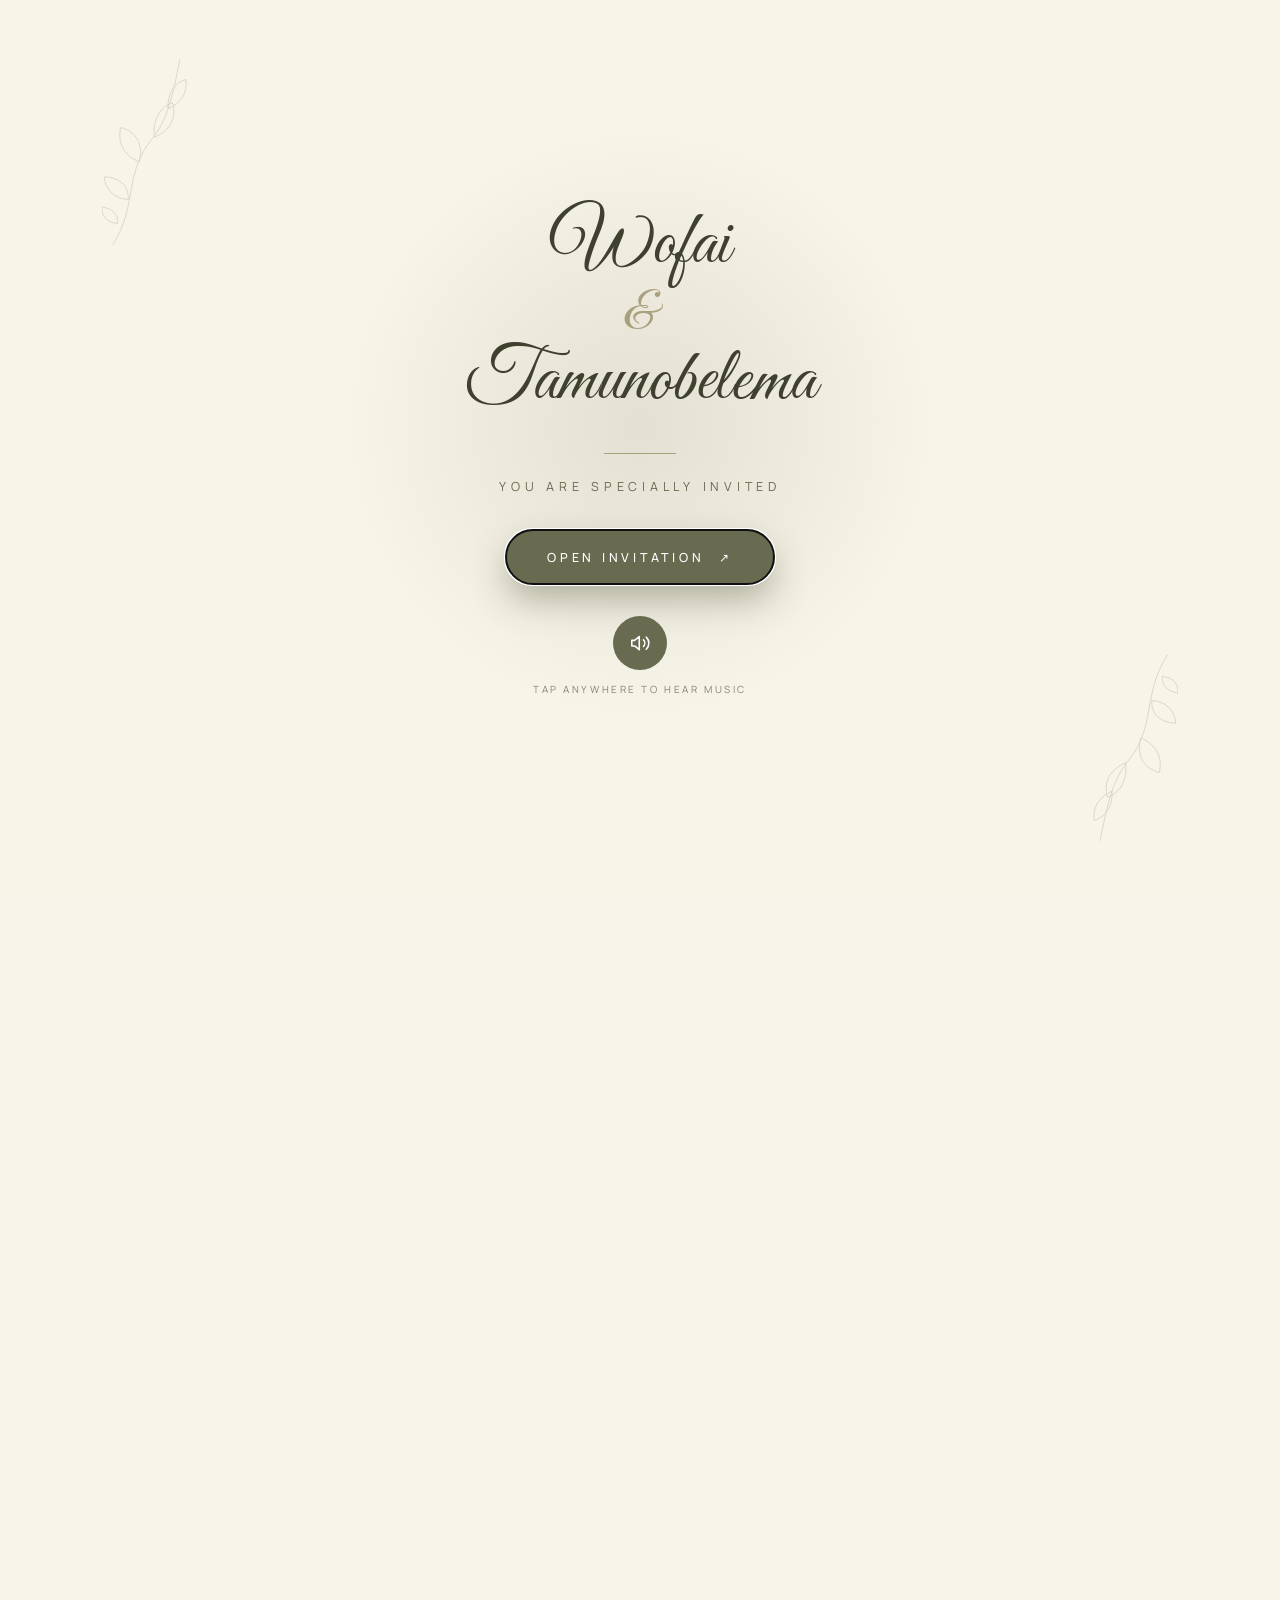
==== commit 64e3ee5e: "pull fix" ====
--- a/index.html
+++ b/index.html
@@ -11,7 +11,7 @@
   <meta property="og:site_name" content="Wofai &amp; Tamunobelema">
   <meta property="og:title" content="Wofai &amp; Tamunobelema | Wedding Invitation">
   <meta property="og:description" content="With joy in our hearts, we invite you to celebrate our wedding. Wednesday, 30th December 2026, Marina Resort, Calabar.">
-  <meta property="og:url" content="https://wofaitamunobelema.vercel.app/">
+  <meta property="og:url" content="https://wofaitamunobelema.vercel.app/whatapp">
   <meta property="og:image" content="https://wofaitamunobelema.vercel.app/img/og-image.jpg?v=1">
   <meta property="og:image:type" content="image/jpeg">
   <meta property="og:image:width" content="1080">
@@ -541,6 +541,123 @@
     @media (prefers-reduced-motion: reduce) {
       .splash, .splash * { animation-duration: .01s !important; animation-delay: 0s !important; transition-duration: .3s !important; }
     }
+
+    /* ===== Countdown ===== */
+    .countdown-section { text-align: center; padding: 4.5rem 1.25rem 4rem; }
+    .countdown { display: flex; justify-content: center; gap: .55rem; margin: 2rem auto 1.5rem; max-width: 36rem; }
+    .cd-box {
+      position: relative;
+      flex: 1 1 0;
+      min-width: 0;
+      padding: 1.15rem .25rem .95rem;
+      border: 1px solid rgba(105, 107, 80, .35);
+      border-radius: 12px;
+      background: rgba(255, 255, 255, .5);
+      box-shadow: 0 10px 24px rgba(105, 107, 80, .09);
+      overflow: hidden;
+    }
+    .cd-box::before { content: ""; position: absolute; left: 0; right: 0; top: 46%; height: 1px; background: rgba(105, 107, 80, .12); }
+    .cd-num {
+      display: block;
+      font-family: "Cormorant Garamond", serif;
+      font-weight: 500;
+      font-size: clamp(2rem, 10.5vw, 3.6rem);
+      line-height: 1;
+      color: #696b50;
+      font-variant-numeric: tabular-nums;
+    }
+    .cd-num.tick { animation: cd-tick .45s ease; }
+    .cd-label {
+      display: block;
+      margin-top: .55rem;
+      font-family: "Manrope", sans-serif;
+      font-size: clamp(.5rem, 2.2vw, .64rem);
+      letter-spacing: .22em;
+      text-transform: uppercase;
+      opacity: .75;
+    }
+    .cd-box-sec { background: #696b50; border-color: #696b50; }
+    .cd-box-sec .cd-num, .cd-box-sec .cd-label { color: #fff; }
+    .cd-box-sec::before { background: rgba(255, 255, 255, .18); }
+    .cd-note { margin: 0; font-style: italic; font-family: "Cormorant Garamond", serif; font-size: 1.15rem; }
+    @keyframes cd-tick { from { opacity: 0; transform: translateY(-40%); } to { opacity: 1; transform: none; } }
+    @media (min-width: 600px) { .countdown { gap: 1rem; } }
+
+    /* ===== Animated gift box ===== */
+    .gb-wrap { position: relative; width: 170px; margin: 3.5rem auto .4rem; }
+    .giftbox {
+      display: block;
+      width: 100%;
+      padding: 0;
+      background: none;
+      border: 0;
+      cursor: pointer;
+      -webkit-tap-highlight-color: transparent;
+    }
+    .giftbox:focus-visible { outline: 2px solid #696b50; outline-offset: 8px; border-radius: 14px; }
+    .gb-svg {
+      display: block;
+      width: 100%;
+      height: auto;
+      overflow: visible;
+      filter: drop-shadow(0 12px 12px rgba(105, 107, 80, .28));
+      animation: gb-float 3.4s ease-in-out infinite;
+    }
+    .gb-lid { transform-origin: 80px 72px; transform-box: view-box; animation: gb-wiggle 4.2s ease-in-out 1.5s infinite; transition: transform .9s cubic-bezier(.34, 1.56, .64, 1); }
+    .gb-glow { opacity: 0; transition: opacity .6s; transform-origin: 80px 70px; transform-box: view-box; }
+    .giftbox.is-open .gb-glow { opacity: 1; animation: gb-glow 2.4s ease-in-out infinite; }
+    .giftbox.is-open .gb-lid { animation: none; transform: translate(36px, -56px) rotate(28deg); }
+    .giftbox.is-open .gb-svg { animation: gb-pop .6s ease, gb-float 3.4s ease-in-out .6s infinite; }
+    .giftbox:hover .gb-svg { filter: drop-shadow(0 14px 14px rgba(105, 107, 80, .36)); }
+    .gb-spark {
+      position: absolute;
+      width: 13px; height: 13px;
+      color: #c9b77a;
+      background: currentColor;
+      clip-path: polygon(50% 0, 62% 38%, 100% 50%, 62% 62%, 50% 100%, 38% 62%, 0 50%, 38% 38%);
+      opacity: 0;
+      pointer-events: none;
+      animation: gb-twinkle 2.8s ease-in-out infinite;
+    }
+    .gb-spark.s1 { top: 4%; left: -6%; }
+    .gb-spark.s2 { top: 18%; right: -8%; animation-delay: .9s; width: 10px; height: 10px; }
+    .gb-spark.s3 { bottom: 20%; left: -12%; animation-delay: 1.6s; width: 9px; height: 9px; }
+    .gb-spark.s4 { bottom: 10%; right: -4%; animation-delay: 2.1s; }
+    .gb-confetti { position: absolute; left: 50%; top: 36%; width: 0; height: 0; pointer-events: none; z-index: 3; }
+    .gb-piece { position: absolute; left: 0; top: 0; color: var(--c); line-height: 1; opacity: 0; animation: gb-burst 1.5s cubic-bezier(.15, .7, .3, 1) forwards; }
+    .gb-hint {
+      margin: .6rem 0 0;
+      text-align: center;
+      font-family: "Manrope", sans-serif;
+      font-size: .66rem;
+      letter-spacing: .24em;
+      text-transform: uppercase;
+      opacity: .8;
+    }
+    .js .gift-panel { display: grid; grid-template-rows: 0fr; opacity: 0; visibility: hidden; transition: grid-template-rows .7s ease, opacity .5s ease, visibility 0s linear .7s; }
+    .js .gift-panel.is-open { grid-template-rows: 1fr; opacity: 1; visibility: visible; transition: grid-template-rows .7s ease, opacity .6s ease .15s, visibility 0s; }
+    .gift-panel-inner { min-height: 0; overflow: hidden; }
+    .gift-panel .gift-card { margin-top: 1.5rem; }
+    @keyframes gb-float { 0%, 100% { transform: translateY(0); } 50% { transform: translateY(-7px); } }
+    @keyframes gb-wiggle {
+      0%, 78%, 100% { transform: none; }
+      81% { transform: translateY(-4px) rotate(-5deg); }
+      85% { transform: translateY(-2px) rotate(4deg); }
+      89% { transform: translateY(-3px) rotate(-3deg); }
+      93% { transform: translateY(0) rotate(2deg); }
+    }
+    @keyframes gb-pop { 0% { transform: scale(1); } 35% { transform: scale(.92, 1.06); } 65% { transform: scale(1.06, .96); } 100% { transform: scale(1); } }
+    @keyframes gb-glow { 0%, 100% { transform: scale(.92); opacity: .75; } 50% { transform: scale(1.1); opacity: 1; } }
+    @keyframes gb-twinkle { 0%, 100% { opacity: 0; transform: scale(.4) rotate(0); } 50% { opacity: 1; transform: scale(1) rotate(45deg); } }
+    @keyframes gb-burst {
+      0% { opacity: 1; transform: translate(0, 0) rotate(0) scale(.4); }
+      65% { opacity: 1; }
+      100% { opacity: 0; transform: translate(var(--dx), var(--dy)) rotate(var(--r)) scale(1); }
+    }
+    @media (prefers-reduced-motion: reduce) {
+      .gb-svg, .gb-lid, .gb-spark, .giftbox.is-open .gb-glow, .giftbox.is-open .gb-svg, .cd-num.tick { animation: none !important; }
+      .gb-lid, .js .gift-panel, .js .gift-panel.is-open { transition: none; }
+    }
   </style>
   <script>document.documentElement.classList.add("js"); if (!location.hash) document.documentElement.classList.add("splash-lock");</script>
   <script src="https://cdn.tailwindcss.com"></script>
@@ -615,6 +732,18 @@
       <p class="venue-address">Marina Resort, Calabar<br>Cross River State, Nigeria</p>
       <a class="outline-link" href="https://maps.google.com/?q=Marina+Resort+Calabar+Nigeria" target="_blank" rel="noreferrer">VIEW MAP <span>↗</span></a>
       <p class="venue-note">Reception to follow immediately after the ceremony.</p>
+    </section>
+
+    <section class="countdown-section paper-section" id="countdown" aria-labelledby="cd-title">
+      <p class="eyebrow">THE BIG DAY IS NEAR</p>
+      <h2 id="cd-title">Counting down to <em>forever.</em></h2>
+      <div class="countdown" id="countdown-grid" role="timer" aria-label="Time until the wedding">
+        <div class="cd-box"><span class="cd-num" data-unit="days">00</span><span class="cd-label">Days</span></div>
+        <div class="cd-box"><span class="cd-num" data-unit="hours">00</span><span class="cd-label">Hours</span></div>
+        <div class="cd-box"><span class="cd-num" data-unit="minutes">00</span><span class="cd-label">Minutes</span></div>
+        <div class="cd-box cd-box-sec"><span class="cd-num" data-unit="seconds">00</span><span class="cd-label">Seconds</span></div>
+      </div>
+      <p class="cd-note" id="cd-note">Wednesday, 30th December 2026 · Marina Resort, Calabar</p>
     </section>
 
     <section class="details-section paper-section" id="details">
@@ -662,6 +791,37 @@
         <p class="note-lead">Your presence is the greatest gift of all.</p>
         <p class="note-body">For those who wish to honour us with a thoughtful gift, we have created a little space to make gifting easy. Every gesture of love and kindness is deeply appreciated.</p>
 
+        <div class="gb-wrap">
+          <button class="giftbox" id="giftbox" type="button" aria-expanded="false" aria-controls="gift-panel" aria-label="Open the gift box to see how to send a gift">
+            <svg class="gb-svg" viewBox="0 0 160 150" aria-hidden="true">
+              <defs>
+                <radialGradient id="gbGlow" cx="50%" cy="50%" r="50%">
+                  <stop offset="0" stop-color="#f3e3a6" stop-opacity=".85"/>
+                  <stop offset="1" stop-color="#f3e3a6" stop-opacity="0"/>
+                </radialGradient>
+              </defs>
+              <g class="gb-glow"><circle cx="80" cy="64" r="74" fill="url(#gbGlow)"/></g>
+              <ellipse cx="80" cy="146" rx="58" ry="4" fill="rgba(0,0,0,.12)"/>
+              <rect x="22" y="68" width="116" height="76" rx="4" fill="#696b50"/>
+              <rect x="22" y="68" width="116" height="9" fill="rgba(0,0,0,.14)"/>
+              <rect x="72" y="68" width="16" height="76" fill="#e6d7ad"/>
+              <g class="gb-lid">
+                <rect x="14" y="50" width="132" height="22" rx="4" fill="#7c7e5c"/>
+                <rect x="72" y="50" width="16" height="22" fill="#e6d7ad"/>
+                <path d="M80 50C56 18 34 34 48 47c8 7 23 5 32 3Z" fill="#e6d7ad"/>
+                <path d="M80 50c24-32 46-16 32-3-8 7-23 5-32 3Z" fill="#e6d7ad"/>
+                <path d="M80 50C66 34 54 36 52 42" fill="none" stroke="#cdbd8e" stroke-width="1.6" stroke-linecap="round"/>
+                <path d="M80 50c14-16 26-14 28-8" fill="none" stroke="#cdbd8e" stroke-width="1.6" stroke-linecap="round"/>
+                <circle cx="80" cy="49" r="6.5" fill="#cdbd8e"/>
+              </g>
+            </svg>
+            <i class="gb-spark s1" aria-hidden="true"></i><i class="gb-spark s2" aria-hidden="true"></i><i class="gb-spark s3" aria-hidden="true"></i><i class="gb-spark s4" aria-hidden="true"></i>
+          </button>
+          <div class="gb-confetti" id="gb-confetti" aria-hidden="true"></div>
+        </div>
+        <p class="gb-hint" id="gb-hint">Tap to open our gift box</p>
+
+        <div class="gift-panel" id="gift-panel"><div class="gift-panel-inner">
         <div class="gift-card">
           <p class="eyebrow">MONETARY GIFTS · BANK TRANSFER</p>
           <dl class="gift-details">
@@ -672,6 +832,7 @@
           <button class="copy-button" type="button" id="copy-acct" data-number="0158960712">COPY ACCOUNT NUMBER</button>
           <p class="copy-status" id="copy-status" aria-live="polite"></p>
         </div>
+        </div></div>
       </div>
     </section>
 
@@ -749,8 +910,8 @@
       <p class="signature">Wofai &amp; Tamunobelema</p>
     </section>
   </main>
-  <footer class="footer"><a href="#top">BACK TO TOP ↑</a><span>MADE WITH LOVE · W &amp; T · 2026 · <a href="admin.html" rel="nofollow">ADMIN</a></span><a href="#rsvp">RSVP ↗</a></footer>
-  <a class="wa-fab" href="https://wa.me/2347057370591?text=Hello%20Patience%20Planner%2C%20I%27m%20a%20guest%20at%20Wofai%20%26%20Tamunobelema%27s%20wedding%20%2830%20Dec%202026%29%20and%20I%20have%20a%20question." target="_blank" rel="noopener" aria-label="Chat with the wedding coordinator on WhatsApp"><svg viewBox="0 0 24 24" aria-hidden="true"><path d="M12.04 2a9.9 9.9 0 0 0-8.5 14.95L2 22l5.2-1.36A9.9 9.9 0 1 0 12.04 2Zm0 18.1a8.2 8.2 0 0 1-4.2-1.15l-.3-.18-3.08.8.82-3-.2-.31a8.2 8.2 0 1 1 6.96 3.84Zm4.5-6.14c-.25-.12-1.46-.72-1.69-.8-.22-.08-.39-.12-.55.12-.16.25-.63.8-.78.97-.14.16-.28.18-.53.06-.25-.13-1.04-.38-1.98-1.22-.73-.65-1.22-1.46-1.37-1.7-.14-.25-.02-.38.1-.5.12-.11.25-.28.37-.42.12-.14.16-.25.25-.41.08-.17.04-.31-.02-.43-.06-.13-.55-1.34-.76-1.83-.2-.48-.4-.41-.55-.42h-.47c-.16 0-.43.06-.65.31-.22.25-.85.83-.85 2.03 0 1.2.87 2.35 1 2.51.12.17 1.7 2.6 4.12 3.65.58.25 1.03.4 1.38.51.58.18 1.1.16 1.52.1.46-.07 1.46-.6 1.66-1.17.2-.58.2-1.07.14-1.17-.06-.1-.22-.16-.47-.28Z"/></svg><span>Planner</span></a>
+  <footer class="footer"><a href="#top">BACK TO TOP ↑</a><span>MADE WITH LOVE BY <a href="https://wa.me/2347062774479?text=Hello%20PZ%20TECH%2C%20I%20saw%20the%20Wofai%20%26%20Tamunobelema%20wedding%20invitation%20and%20I%27d%20like%20one%20for%20my%20event." target="_blank" rel="noopener">PZ TECH</a> · <a href="admin.html" rel="nofollow">ADMIN</a></span><a href="#rsvp">RSVP ↗</a></footer>
+  <!-- <a class="wa-fab" href="https://wa.me/2347057370591?text=Hello%20Patience%20Planner%2C%20I%27m%20a%20guest%20at%20Wofai%20%26%20Tamunobelema%27s%20wedding%20%2830%20Dec%202026%29%20and%20I%20have%20a%20question." target="_blank" rel="noopener" aria-label="Chat with the wedding coordinator on WhatsApp"><svg viewBox="0 0 24 24" aria-hidden="true"><path d="M12.04 2a9.9 9.9 0 0 0-8.5 14.95L2 22l5.2-1.36A9.9 9.9 0 1 0 12.04 2Zm0 18.1a8.2 8.2 0 0 1-4.2-1.15l-.3-.18-3.08.8.82-3-.2-.31a8.2 8.2 0 1 1 6.96 3.84Zm4.5-6.14c-.25-.12-1.46-.72-1.69-.8-.22-.08-.39-.12-.55.12-.16.25-.63.8-.78.97-.14.16-.28.18-.53.06-.25-.13-1.04-.38-1.98-1.22-.73-.65-1.22-1.46-1.37-1.7-.14-.25-.02-.38.1-.5.12-.11.25-.28.37-.42.12-.14.16-.25.25-.41.08-.17.04-.31-.02-.43-.06-.13-.55-1.34-.76-1.83-.2-.48-.4-.41-.55-.42h-.47c-.16 0-.43.06-.65.31-.22.25-.85.83-.85 2.03 0 1.2.87 2.35 1 2.51.12.17 1.7 2.6 4.12 3.65.58.25 1.03.4 1.38.51.58.18 1.1.16 1.52.1.46-.07 1.46-.6 1.66-1.17.2-.58.2-1.07.14-1.17-.06-.1-.22-.16-.47-.28Z"/></svg><span>Planner</span></a> -->
 
   <audio id="bg-music" src="audio/song.mp3" loop preload="auto"></audio>
   <button class="music-btn" id="music-toggle" type="button" aria-pressed="false" aria-label="Play music">
@@ -849,7 +1010,7 @@
       }
 
       function startMusic() {      /* must be called from a tap/click */
-        if (on || failed) return;
+        if (on) return;
         on = true; userMuted = false; pending = false;
         setupGraph();
         if (ctx && ctx.state === "suspended") ctx.resume();
@@ -874,10 +1035,21 @@
           else { startMusic(); say("Music on"); }
         });
       });
-      audio.addEventListener("error", function () { failed = true; on = false; pending = false; setState(false); });
+      audio.addEventListener("error", function () {
+        failed = true; on = false; pending = false;
+        setState(false);
+        if (label) label.textContent = "Music unavailable";
+        if (window.console) console.warn("Music file could not be loaded: " + audio.getAttribute("src"));
+      });
 
       /* Public hook so the splash's "Open invitation" button can start the music too */
-      window.weddingMusic = { startIfAllowed: function () { if (!on && !userMuted && !failed) startMusic(); } };
+      window.weddingMusic = {
+        startIfAllowed: function () {
+          if (userMuted || on) return;
+          if (failed) { failed = false; audio.load(); }   /* give a missing/slow file another chance */
+          startMusic();
+        }
+      };
 
       /* While the splash is showing, the music starts by itself.
          1) Try normal autoplay (works in some browsers).
@@ -1082,7 +1254,7 @@
     (function () {
       /* EDIT THIS LIST: extra photos for the hero (img/hero.jpeg is already first).
          Any file that can't be found is skipped automatically. */
-      var EXTRA = ["img2/2.png", "img2/3.png", "img2/4.png", "img2/5.png"];
+      var EXTRA = ["img2/3.png", "img2/4.png", "img2/5.png", "img2/2.png"];
       var INTERVAL = 5500; /* ms per photo */
 
       var wrap = document.getElementById("hero-slides");
@@ -1135,6 +1307,91 @@
       document.addEventListener("visibilitychange", function () { document.hidden ? stop() : start(); });
     })();
   </script>
+  <script>
+    /* Countdown to the wedding */
+    (function () {
+      /* EDIT: wedding date and start time, in Nigerian time (+01:00). */
+      var TARGET = new Date("2026-12-30T11:30:00+01:00").getTime();
+
+      var grid = document.getElementById("countdown-grid");
+      var note = document.getElementById("cd-note");
+      if (!grid) return;
+      var els = {};
+      ["days", "hours", "minutes", "seconds"].forEach(function (u) { els[u] = grid.querySelector('[data-unit="' + u + '"]'); });
+      var last = {}, lastAria = "";
+      function pad(n) { return n < 10 ? "0" + n : "" + n; }
+      function put(u, v) {
+        var t = pad(v);
+        if (last[u] === t) return;
+        last[u] = t;
+        els[u].textContent = t;
+        els[u].classList.remove("tick");
+        void els[u].offsetWidth;
+        els[u].classList.add("tick");
+      }
+      function render() {
+        var diff = Math.max(0, TARGET - Date.now());
+        var secs = Math.floor(diff / 1000);
+        var d = Math.floor(secs / 86400), h = Math.floor(secs % 86400 / 3600), m = Math.floor(secs % 3600 / 60), s = secs % 60;
+        put("days", d); put("hours", h); put("minutes", m); put("seconds", s);
+        var aria = d + " days, " + h + " hours and " + m + " minutes to go";
+        if (aria !== lastAria) { grid.setAttribute("aria-label", aria); lastAria = aria; }
+        if (diff === 0 && note) note.textContent = "Today is the day. We can't wait to celebrate with you!";
+      }
+      render();
+      setInterval(render, 1000);
+    })();
+  </script>
+
+  <script>
+    /* Animated gift box: tap to open the lid, burst of confetti, then reveal the gifting details */
+    (function () {
+      var btn = document.getElementById("giftbox");
+      var panel = document.getElementById("gift-panel");
+      var hint = document.getElementById("gb-hint");
+      var confetti = document.getElementById("gb-confetti");
+      if (!btn || !panel) return;
+      var reduce = window.matchMedia && window.matchMedia("(prefers-reduced-motion: reduce)").matches;
+      var COLORS = ["#e6d7ad", "#c9b77a", "#a9a07f", "#696b50", "#7b2d3b", "#f3e9c8"];
+
+      function rand(a, b) { return a + Math.random() * (b - a); }
+      function burst() {
+        if (reduce || !confetti) return;
+        confetti.innerHTML = "";
+        for (var i = 0; i < 30; i++) {
+          var p = document.createElement("span");
+          p.className = "gb-piece";
+          var heart = i % 3 === 0;
+          if (heart) { p.textContent = "♥"; p.style.fontSize = rand(11, 20) + "px"; }
+          else {
+            p.style.width = rand(5, 8) + "px";
+            p.style.height = rand(9, 14) + "px";
+            p.style.borderRadius = "2px";
+            p.style.background = "currentColor";
+          }
+          p.style.setProperty("--c", COLORS[i % COLORS.length]);
+          p.style.setProperty("--dx", rand(-150, 150) + "px");
+          p.style.setProperty("--dy", rand(-190, 40) + "px");
+          p.style.setProperty("--r", rand(-300, 300) + "deg");
+          p.style.animationDelay = rand(0, .15) + "s";
+          confetti.appendChild(p);
+        }
+        setTimeout(function () { confetti.innerHTML = ""; }, 2000);
+      }
+
+      btn.addEventListener("click", function () {
+        var open = !btn.classList.contains("is-open");
+        btn.classList.toggle("is-open", open);
+        btn.setAttribute("aria-expanded", open ? "true" : "false");
+        panel.classList.toggle("is-open", open);
+        hint.textContent = open ? "Tap to close the gift box" : "Tap to open our gift box";
+        if (open) {
+          burst();
+          setTimeout(function () { panel.scrollIntoView({ behavior: reduce ? "auto" : "smooth", block: "nearest" }); }, 750);
+        }
+      });
+    })();
+  </script>
   <script src="enhance.js"></script>
   <script src="/app.js"></script>
 </body>
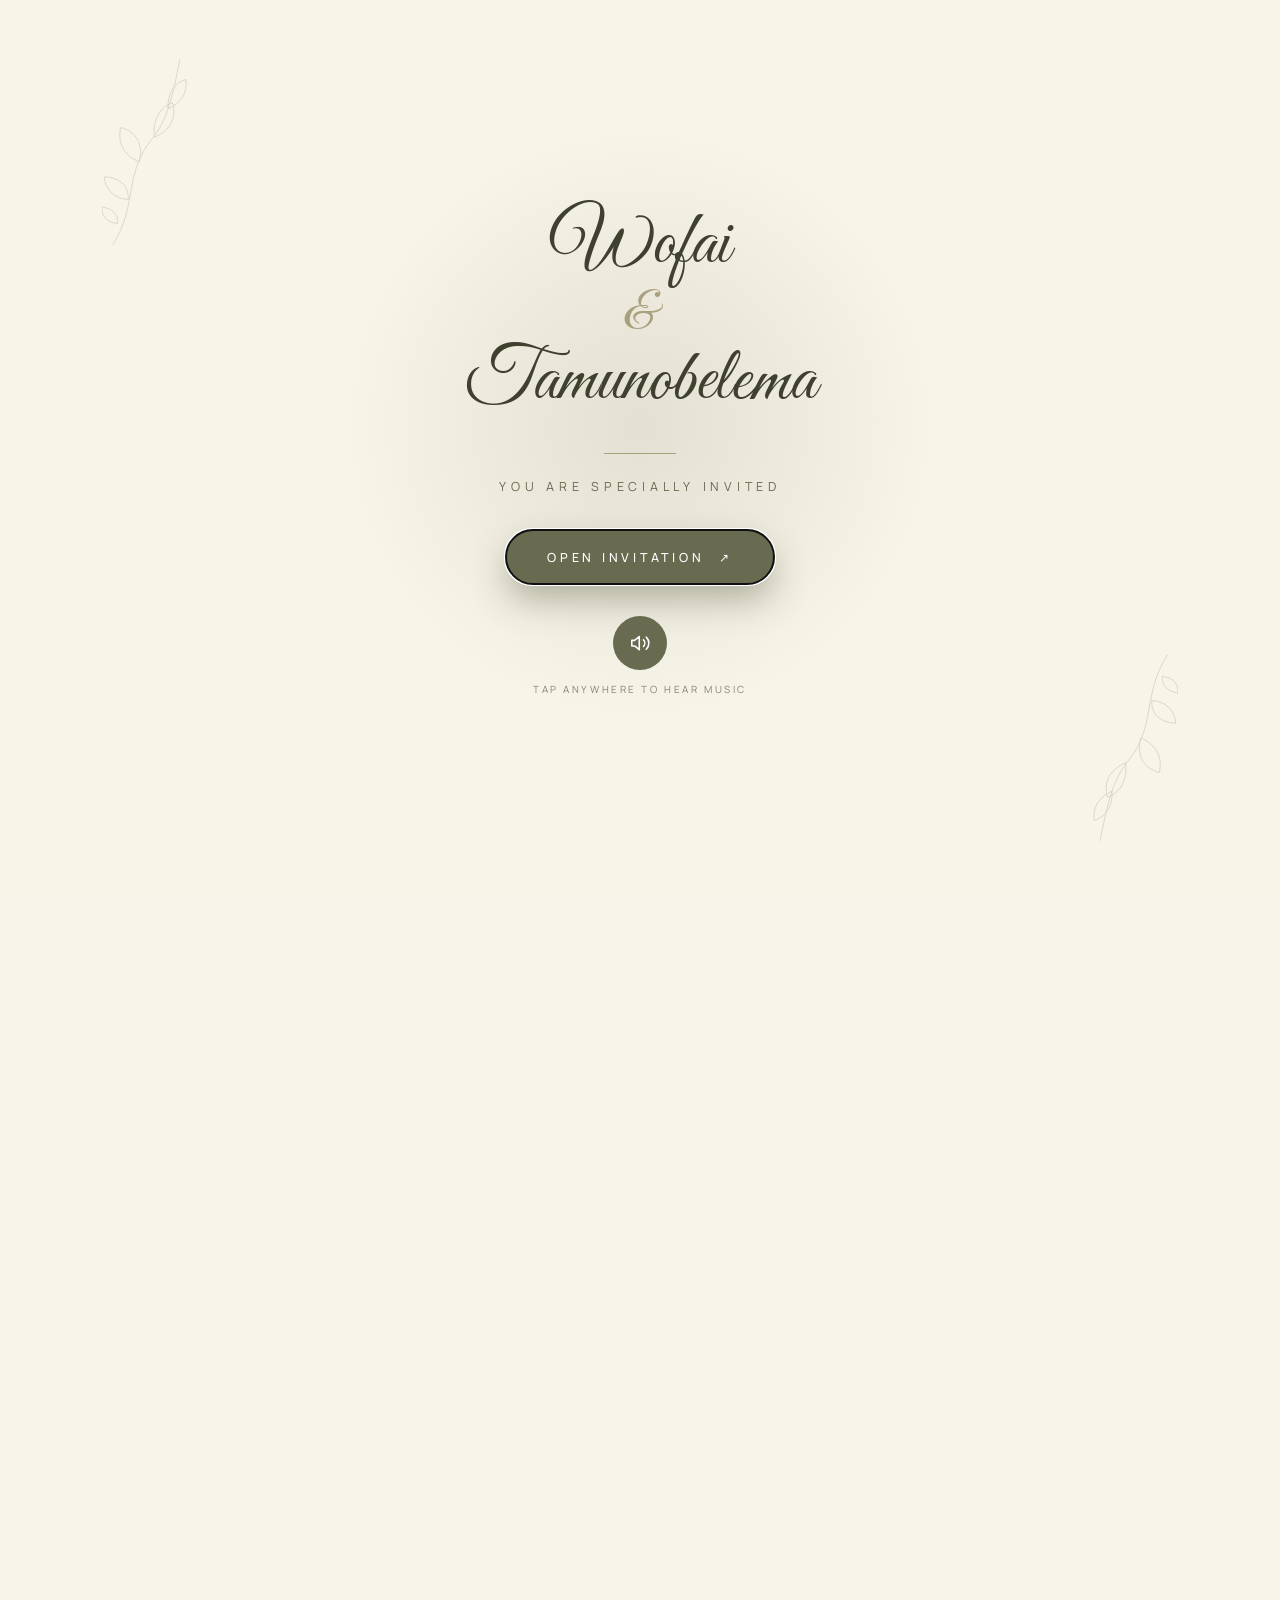
==== commit a4a9a64e: "cvddc" ====
--- a/index.html
+++ b/index.html
@@ -743,8 +743,7 @@
         <div class="cd-box"><span class="cd-num" data-unit="minutes">00</span><span class="cd-label">Minutes</span></div>
         <div class="cd-box cd-box-sec"><span class="cd-num" data-unit="seconds">00</span><span class="cd-label">Seconds</span></div>
       </div>
-      <p class="cd-note" id="cd-note">Wednesday, 30th December 2026 · Marina Resort, Calabar</p>
-    </section>
+         </section>
 
     <section class="details-section paper-section" id="details">
       <div class="section-intro">
@@ -911,7 +910,7 @@
     </section>
   </main>
   <footer class="footer"><a href="#top">BACK TO TOP ↑</a><span>MADE WITH LOVE BY <a href="https://wa.me/2347062774479?text=Hello%20PZ%20TECH%2C%20I%20saw%20the%20Wofai%20%26%20Tamunobelema%20wedding%20invitation%20and%20I%27d%20like%20one%20for%20my%20event." target="_blank" rel="noopener">PZ TECH</a> · <a href="admin.html" rel="nofollow">ADMIN</a></span><a href="#rsvp">RSVP ↗</a></footer>
-  <!-- <a class="wa-fab" href="https://wa.me/2347057370591?text=Hello%20Patience%20Planner%2C%20I%27m%20a%20guest%20at%20Wofai%20%26%20Tamunobelema%27s%20wedding%20%2830%20Dec%202026%29%20and%20I%20have%20a%20question." target="_blank" rel="noopener" aria-label="Chat with the wedding coordinator on WhatsApp"><svg viewBox="0 0 24 24" aria-hidden="true"><path d="M12.04 2a9.9 9.9 0 0 0-8.5 14.95L2 22l5.2-1.36A9.9 9.9 0 1 0 12.04 2Zm0 18.1a8.2 8.2 0 0 1-4.2-1.15l-.3-.18-3.08.8.82-3-.2-.31a8.2 8.2 0 1 1 6.96 3.84Zm4.5-6.14c-.25-.12-1.46-.72-1.69-.8-.22-.08-.39-.12-.55.12-.16.25-.63.8-.78.97-.14.16-.28.18-.53.06-.25-.13-1.04-.38-1.98-1.22-.73-.65-1.22-1.46-1.37-1.7-.14-.25-.02-.38.1-.5.12-.11.25-.28.37-.42.12-.14.16-.25.25-.41.08-.17.04-.31-.02-.43-.06-.13-.55-1.34-.76-1.83-.2-.48-.4-.41-.55-.42h-.47c-.16 0-.43.06-.65.31-.22.25-.85.83-.85 2.03 0 1.2.87 2.35 1 2.51.12.17 1.7 2.6 4.12 3.65.58.25 1.03.4 1.38.51.58.18 1.1.16 1.52.1.46-.07 1.46-.6 1.66-1.17.2-.58.2-1.07.14-1.17-.06-.1-.22-.16-.47-.28Z"/></svg><span>Planner</span></a> -->
+  <a class="wa-fab" href="https://wa.me/2347057370591?text=Hello%20Patience%20Planner%2C%20I%27m%20a%20guest%20at%20Wofai%20%26%20Tamunobelema%27s%20wedding%20%2830%20Dec%202026%29%20and%20I%20have%20a%20question." target="_blank" rel="noopener" aria-label="Chat with the wedding coordinator on WhatsApp"><svg viewBox="0 0 24 24" aria-hidden="true"><path d="M12.04 2a9.9 9.9 0 0 0-8.5 14.95L2 22l5.2-1.36A9.9 9.9 0 1 0 12.04 2Zm0 18.1a8.2 8.2 0 0 1-4.2-1.15l-.3-.18-3.08.8.82-3-.2-.31a8.2 8.2 0 1 1 6.96 3.84Zm4.5-6.14c-.25-.12-1.46-.72-1.69-.8-.22-.08-.39-.12-.55.12-.16.25-.63.8-.78.97-.14.16-.28.18-.53.06-.25-.13-1.04-.38-1.98-1.22-.73-.65-1.22-1.46-1.37-1.7-.14-.25-.02-.38.1-.5.12-.11.25-.28.37-.42.12-.14.16-.25.25-.41.08-.17.04-.31-.02-.43-.06-.13-.55-1.34-.76-1.83-.2-.48-.4-.41-.55-.42h-.47c-.16 0-.43.06-.65.31-.22.25-.85.83-.85 2.03 0 1.2.87 2.35 1 2.51.12.17 1.7 2.6 4.12 3.65.58.25 1.03.4 1.38.51.58.18 1.1.16 1.52.1.46-.07 1.46-.6 1.66-1.17.2-.58.2-1.07.14-1.17-.06-.1-.22-.16-.47-.28Z"/></svg><span>Planner</span></a>
 
   <audio id="bg-music" src="audio/song.mp3" loop preload="auto"></audio>
   <button class="music-btn" id="music-toggle" type="button" aria-pressed="false" aria-label="Play music">
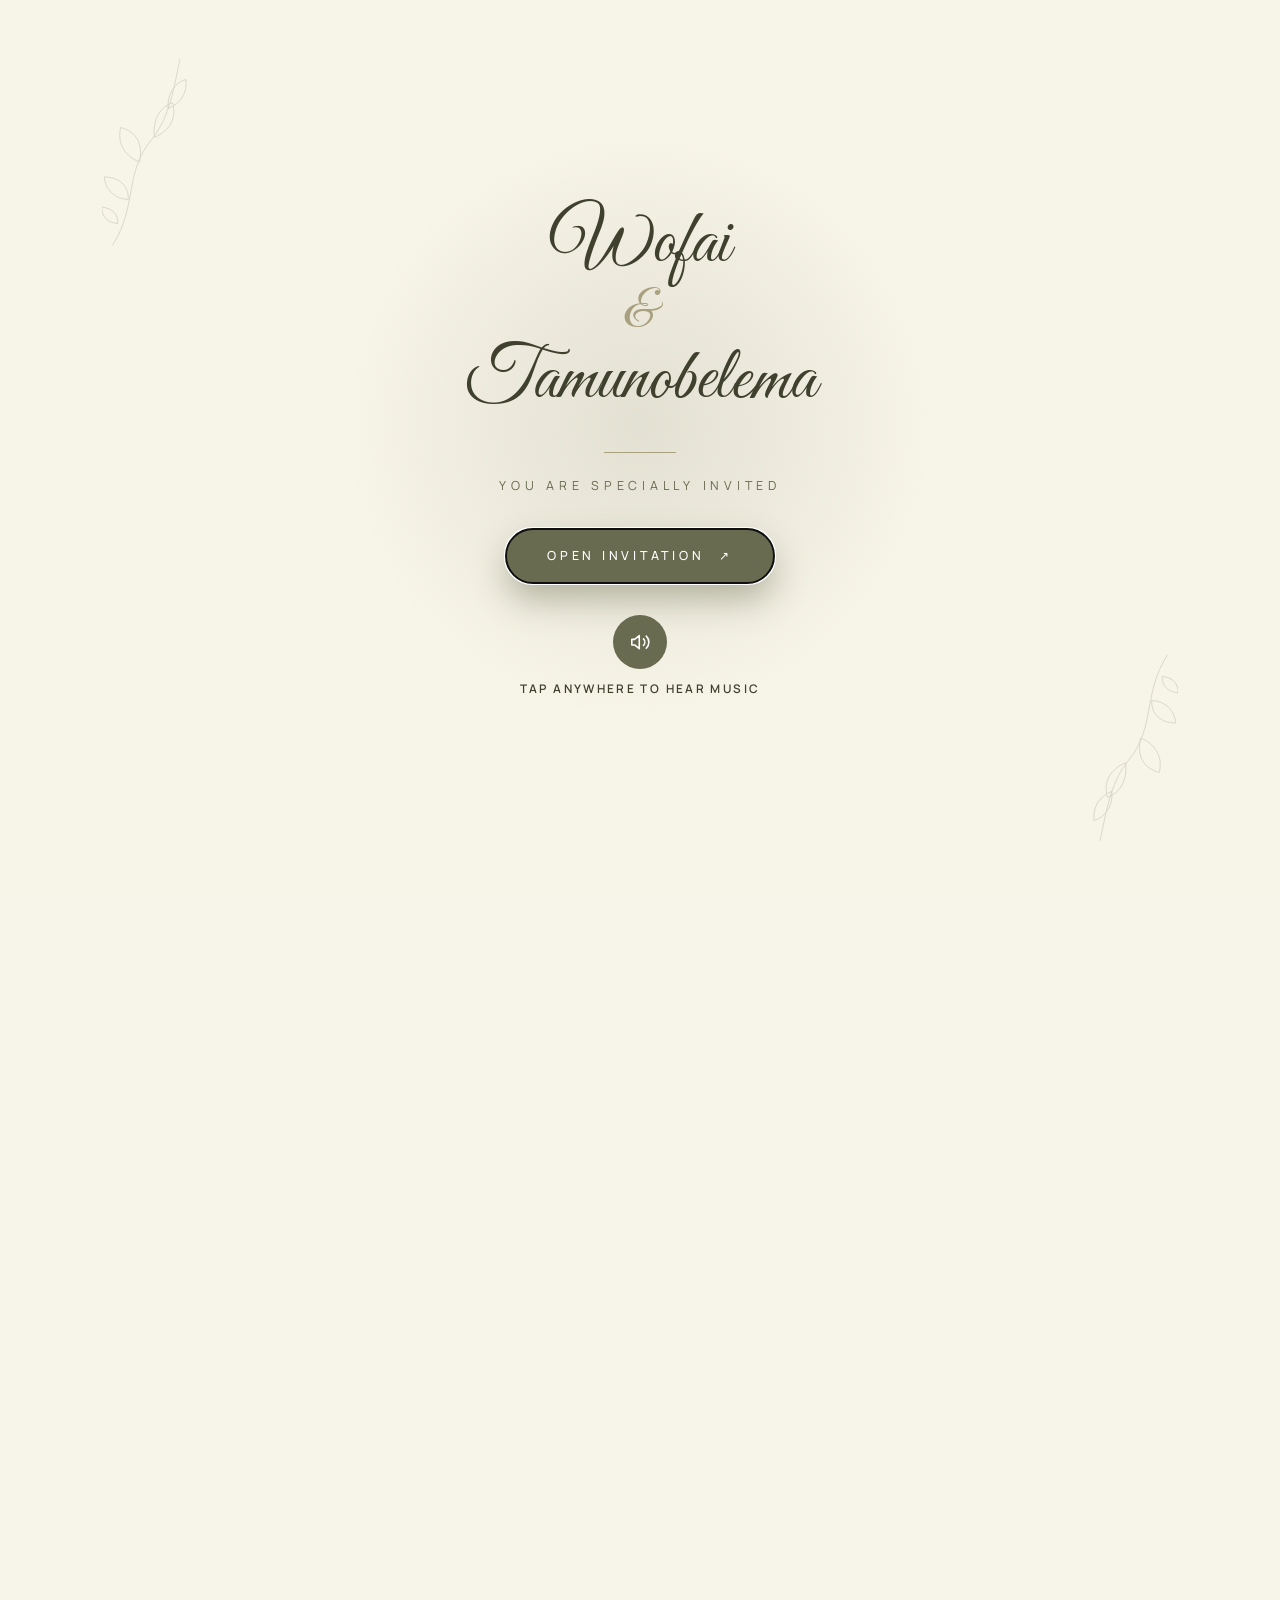
==== commit 90976bc2: "finmal update" ====
--- a/index.html
+++ b/index.html
@@ -658,6 +658,47 @@
       .gb-svg, .gb-lid, .gb-spark, .giftbox.is-open .gb-glow, .giftbox.is-open .gb-svg, .cd-num.tick { animation: none !important; }
       .gb-lid, .js .gift-panel, .js .gift-panel.is-open { transition: none; }
     }
+
+    /* ===== Legible "tap to open" prompts ===== */
+    .gb-hint {
+      display: block;
+      width: fit-content;
+      margin: 1rem auto 0;
+      padding: .7rem 1.35rem;
+      border: 1px solid #696b50;
+      border-radius: 999px;
+      background: rgba(255, 255, 255, .75);
+      color: #3f402e;
+      font-family: "Manrope", sans-serif;
+      font-weight: 600;
+      font-size: .8rem;
+      letter-spacing: .14em;
+      line-height: 1.2;
+      text-transform: uppercase;
+      opacity: 1;
+      box-shadow: 0 6px 16px rgba(105, 107, 80, .16);
+      animation: hint-nudge 2.6s ease-in-out infinite;
+    }
+    .giftbox.is-open ~ .gb-hint, .gb-wrap.is-open + .gb-hint { animation: none; }
+    @keyframes hint-nudge { 0%, 100% { transform: translateY(0); } 50% { transform: translateY(-3px); } }
+    @media (prefers-reduced-motion: reduce) { .gb-hint { animation: none; } }
+    .splash-music-label {
+      font-weight: 600;
+      font-size: .74rem;
+      letter-spacing: .2em;
+      color: #3f402e;
+      opacity: 1;
+    }
+
+    /* ===== Centre-aligned text blocks ===== */
+    .forever-copy, .thank-you, .rsvp-heading, .quote-band { text-align: center !important; }
+    .forever-copy p, .thank-you p, .rsvp-heading p, .quote-band p {
+      margin-left: auto !important;
+      margin-right: auto !important;
+      text-align: center !important;
+    }
+    .forever-copy p, .thank-you p { max-width: 36rem; }
+    .rsvp-heading .rsvp-flourish { display: block; width: 100%; margin-left: auto !important; margin-right: auto !important; text-align: center !important; }
   </style>
   <script>document.documentElement.classList.add("js"); if (!location.hash) document.documentElement.classList.add("splash-lock");</script>
   <script src="https://cdn.tailwindcss.com"></script>
@@ -693,7 +734,7 @@
   <main>
     <section class="hero-cover" id="hero" aria-labelledby="couple-name">
       <div class="hero-slides" id="hero-slides" aria-hidden="true">
-        <img class="hero-slide is-active" src="img/hero.jpeg" alt="">
+        <img class="hero-slide is-active" src="hero/1.png" alt="">
       </div>
       <div class="hero-shade" aria-hidden="true"></div>
 
@@ -743,7 +784,7 @@
         <div class="cd-box"><span class="cd-num" data-unit="minutes">00</span><span class="cd-label">Minutes</span></div>
         <div class="cd-box cd-box-sec"><span class="cd-num" data-unit="seconds">00</span><span class="cd-label">Seconds</span></div>
       </div>
-         </section>
+    </section>
 
     <section class="details-section paper-section" id="details">
       <div class="section-intro">
@@ -1050,6 +1091,33 @@
         }
       };
 
+      /* Leaving the page (switching tab or app, locking the phone, closing) pauses the music.
+         Coming back resumes it with a short fade, unless the guest had muted it. */
+      var wasPlaying = false;
+      function pauseForHide() {
+        if (audio.paused) return;
+        wasPlaying = true;
+        clearInterval(fadeTimer);
+        if (gain && ctx) { gain.gain.cancelScheduledValues(ctx.currentTime); gain.gain.value = 0; }
+        audio.pause();
+      }
+      function resumeAfterShow() {
+        if (!wasPlaying) return;
+        wasPlaying = false;
+        if (userMuted || failed) return;
+        if (!on) { var q = audio.play(); if (q && q.catch) q.catch(function () {}); return; }   /* still waiting for the first tap: keep it silent */
+        if (ctx && ctx.state === "suspended") ctx.resume();
+        if (gain) { gain.gain.cancelScheduledValues(0); gain.gain.value = 0; } else { audio.volume = 0; }
+        var p = audio.play();
+        if (p && p.then) {
+          p.then(function () { if (on) ramp(TARGET, 1500); })
+           .catch(function () { on = false; setState(false); });   /* browser refused: guest can tap the button */
+        }
+      }
+      document.addEventListener("visibilitychange", function () { document.hidden ? pauseForHide() : resumeAfterShow(); });
+      window.addEventListener("pagehide", pauseForHide);
+      window.addEventListener("pageshow", function (e) { if (e.persisted) resumeAfterShow(); });
+
       /* While the splash is showing, the music starts by itself.
          1) Try normal autoplay (works in some browsers).
          2) If the browser blocks sound, start playing silently (always allowed), then
@@ -1251,9 +1319,10 @@
   <script>
     /* Hero: crossfading photo carousel + top menu that appears after the hero */
     (function () {
-      /* EDIT THIS LIST: extra photos for the hero (img/hero.jpeg is already first).
+      /* Hero photos live in the "hero" folder: hero/1.png ... hero/8.png.
+         hero/1.png is already in the page (it shows first); the rest are listed here.
          Any file that can't be found is skipped automatically. */
-      var EXTRA = ["img2/3.png", "img2/4.png", "img2/5.png", "img2/2.png"];
+      var EXTRA = ["hero/2.png", "hero/3.png", "hero/4.png", "hero/5.png", "hero/6.png", "hero/7.png", "hero/8.png"];
       var INTERVAL = 5500; /* ms per photo */
 
       var wrap = document.getElementById("hero-slides");
@@ -1381,6 +1450,7 @@
       btn.addEventListener("click", function () {
         var open = !btn.classList.contains("is-open");
         btn.classList.toggle("is-open", open);
+        btn.parentNode.classList.toggle("is-open", open);
         btn.setAttribute("aria-expanded", open ? "true" : "false");
         panel.classList.toggle("is-open", open);
         hint.textContent = open ? "Tap to close the gift box" : "Tap to open our gift box";
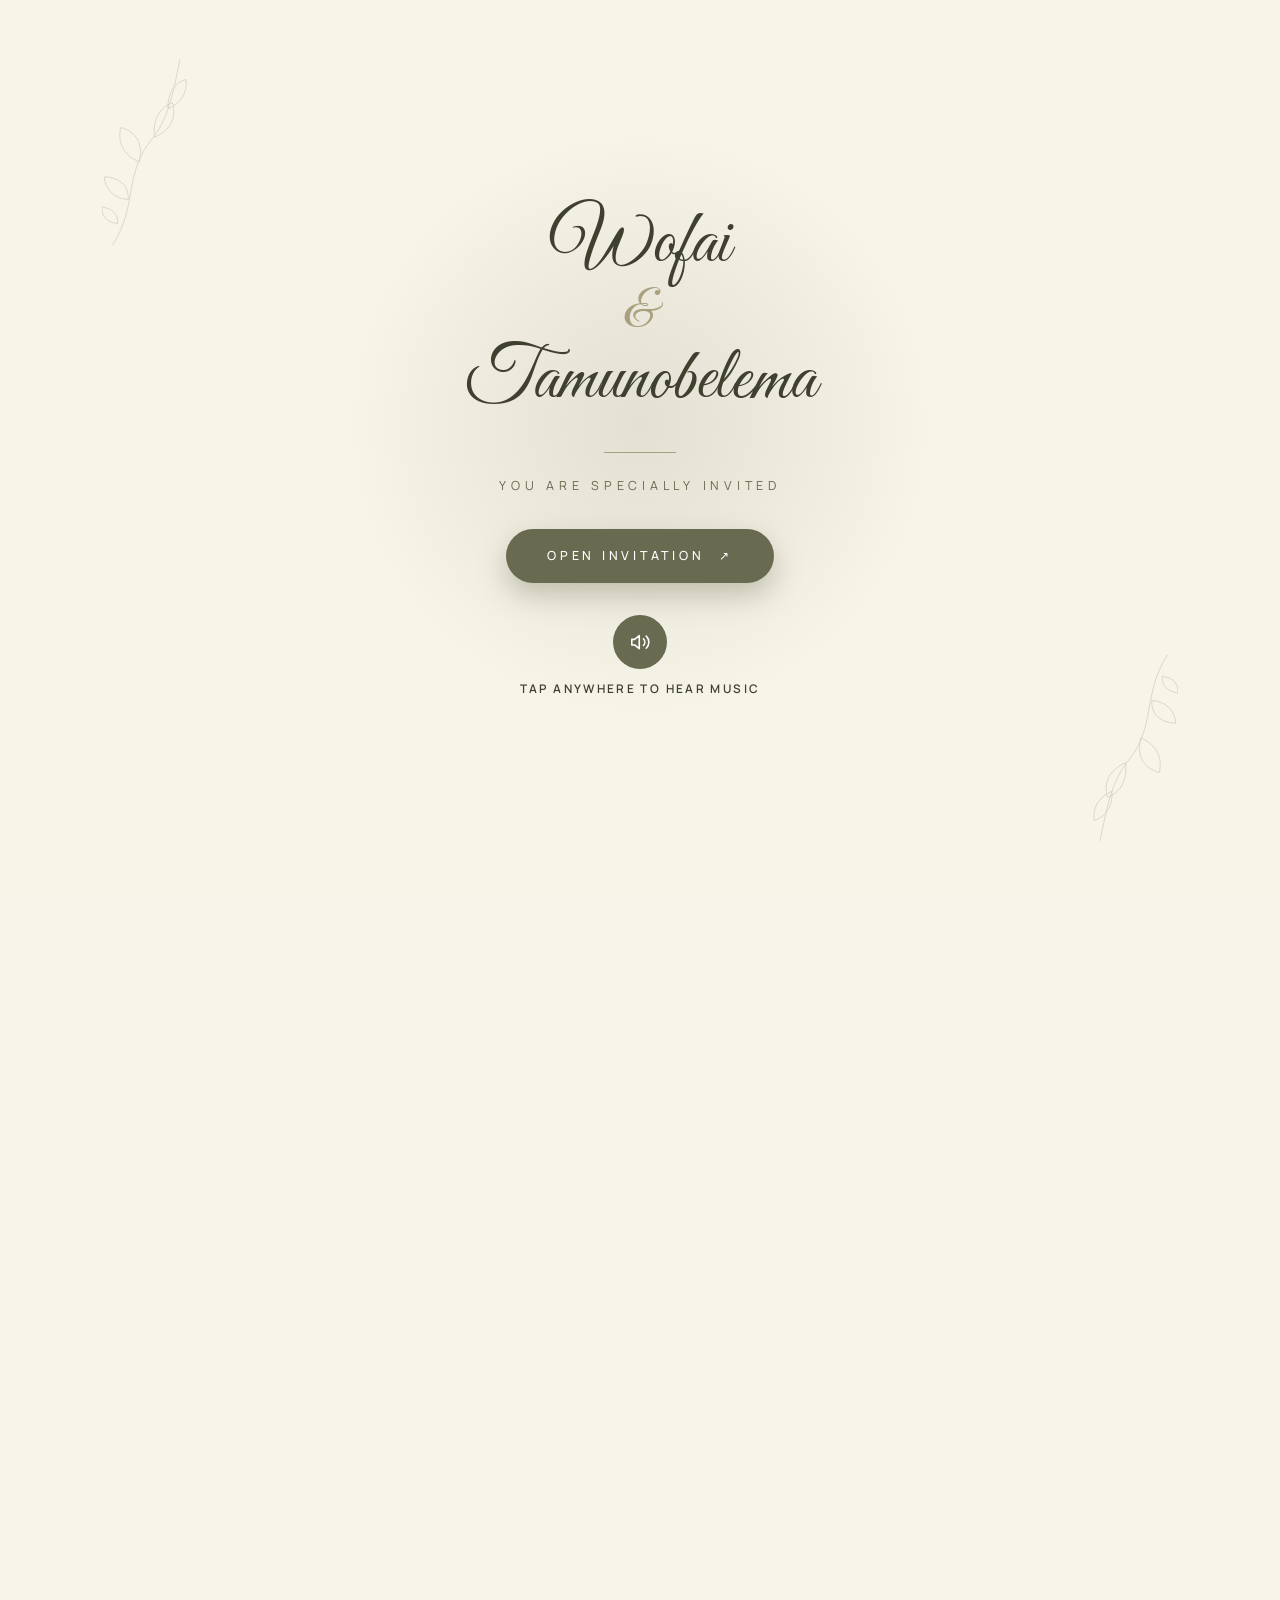
==== commit f9985da3: "planner" ====
--- a/index.html
+++ b/index.html
@@ -821,7 +821,7 @@
         <p>For accommodation, special arrangements or any question about the day, reach out directly.</p>
         <a class="planner-phone" href="tel:+2347057370591">+234 705 737 0591</a>
         <div class="planner-actions">
-          <a class="wa-link" href="https://wa.me/2347057370591?text=Hello%20Patience%20Planner%2C%20I%27m%20a%20guest%20at%20Wofai%20%26%20Tamunobelema%27s%20wedding%20%2830%20Dec%202026%29%20and%20I%20have%20a%20question." target="_blank" rel="noopener"><svg viewBox="0 0 24 24" aria-hidden="true"><path d="M12.04 2a9.9 9.9 0 0 0-8.5 14.95L2 22l5.2-1.36A9.9 9.9 0 1 0 12.04 2Zm0 18.1a8.2 8.2 0 0 1-4.2-1.15l-.3-.18-3.08.8.82-3-.2-.31a8.2 8.2 0 1 1 6.96 3.84Zm4.5-6.14c-.25-.12-1.46-.72-1.69-.8-.22-.08-.39-.12-.55.12-.16.25-.63.8-.78.97-.14.16-.28.18-.53.06-.25-.13-1.04-.38-1.98-1.22-.73-.65-1.22-1.46-1.37-1.7-.14-.25-.02-.38.1-.5.12-.11.25-.28.37-.42.12-.14.16-.25.25-.41.08-.17.04-.31-.02-.43-.06-.13-.55-1.34-.76-1.83-.2-.48-.4-.41-.55-.42h-.47c-.16 0-.43.06-.65.31-.22.25-.85.83-.85 2.03 0 1.2.87 2.35 1 2.51.12.17 1.7 2.6 4.12 3.65.58.25 1.03.4 1.38.51.58.18 1.1.16 1.52.1.46-.07 1.46-.6 1.66-1.17.2-.58.2-1.07.14-1.17-.06-.1-.22-.16-.47-.28Z"/></svg> Chat on WhatsApp</a>
+          <a class="wa-link" href="https://wa.me/2347057370591?text=Hello%20Patience%2C%20I%27m%20a%20guest%20at%20Wofai%20%26%20Tamunobelema%27s%20wedding%20%2830%20Dec%202026%29%20and%20I%20have%20a%20question." target="_blank" rel="noopener"><svg viewBox="0 0 24 24" aria-hidden="true"><path d="M12.04 2a9.9 9.9 0 0 0-8.5 14.95L2 22l5.2-1.36A9.9 9.9 0 1 0 12.04 2Zm0 18.1a8.2 8.2 0 0 1-4.2-1.15l-.3-.18-3.08.8.82-3-.2-.31a8.2 8.2 0 1 1 6.96 3.84Zm4.5-6.14c-.25-.12-1.46-.72-1.69-.8-.22-.08-.39-.12-.55.12-.16.25-.63.8-.78.97-.14.16-.28.18-.53.06-.25-.13-1.04-.38-1.98-1.22-.73-.65-1.22-1.46-1.37-1.7-.14-.25-.02-.38.1-.5.12-.11.25-.28.37-.42.12-.14.16-.25.25-.41.08-.17.04-.31-.02-.43-.06-.13-.55-1.34-.76-1.83-.2-.48-.4-.41-.55-.42h-.47c-.16 0-.43.06-.65.31-.22.25-.85.83-.85 2.03 0 1.2.87 2.35 1 2.51.12.17 1.7 2.6 4.12 3.65.58.25 1.03.4 1.38.51.58.18 1.1.16 1.52.1.46-.07 1.46-.6 1.66-1.17.2-.58.2-1.07.14-1.17-.06-.1-.22-.16-.47-.28Z"/></svg> Chat on WhatsApp</a>
           <a class="call-link" href="tel:+2347057370591">Call</a>
         </div>
       </div>
@@ -951,7 +951,7 @@
     </section>
   </main>
   <footer class="footer"><a href="#top">BACK TO TOP ↑</a><span>MADE WITH LOVE BY <a href="https://wa.me/2347062774479?text=Hello%20PZ%20TECH%2C%20I%20saw%20the%20Wofai%20%26%20Tamunobelema%20wedding%20invitation%20and%20I%27d%20like%20one%20for%20my%20event." target="_blank" rel="noopener">PZ TECH</a> · <a href="admin.html" rel="nofollow">ADMIN</a></span><a href="#rsvp">RSVP ↗</a></footer>
-  <a class="wa-fab" href="https://wa.me/2347057370591?text=Hello%20Patience%20Planner%2C%20I%27m%20a%20guest%20at%20Wofai%20%26%20Tamunobelema%27s%20wedding%20%2830%20Dec%202026%29%20and%20I%20have%20a%20question." target="_blank" rel="noopener" aria-label="Chat with the wedding coordinator on WhatsApp"><svg viewBox="0 0 24 24" aria-hidden="true"><path d="M12.04 2a9.9 9.9 0 0 0-8.5 14.95L2 22l5.2-1.36A9.9 9.9 0 1 0 12.04 2Zm0 18.1a8.2 8.2 0 0 1-4.2-1.15l-.3-.18-3.08.8.82-3-.2-.31a8.2 8.2 0 1 1 6.96 3.84Zm4.5-6.14c-.25-.12-1.46-.72-1.69-.8-.22-.08-.39-.12-.55.12-.16.25-.63.8-.78.97-.14.16-.28.18-.53.06-.25-.13-1.04-.38-1.98-1.22-.73-.65-1.22-1.46-1.37-1.7-.14-.25-.02-.38.1-.5.12-.11.25-.28.37-.42.12-.14.16-.25.25-.41.08-.17.04-.31-.02-.43-.06-.13-.55-1.34-.76-1.83-.2-.48-.4-.41-.55-.42h-.47c-.16 0-.43.06-.65.31-.22.25-.85.83-.85 2.03 0 1.2.87 2.35 1 2.51.12.17 1.7 2.6 4.12 3.65.58.25 1.03.4 1.38.51.58.18 1.1.16 1.52.1.46-.07 1.46-.6 1.66-1.17.2-.58.2-1.07.14-1.17-.06-.1-.22-.16-.47-.28Z"/></svg><span>Planner</span></a>
+  <a class="wa-fab" href="https://wa.me/2347057370591?text=Hello%20Patience%2C%20I%27m%20a%20guest%20at%20Wofai%20%26%20Tamunobelema%27s%20wedding%20%2830%20Dec%202026%29%20and%20I%20have%20a%20question." target="_blank" rel="noopener" aria-label="Chat with the wedding coordinator on WhatsApp"><svg viewBox="0 0 24 24" aria-hidden="true"><path d="M12.04 2a9.9 9.9 0 0 0-8.5 14.95L2 22l5.2-1.36A9.9 9.9 0 1 0 12.04 2Zm0 18.1a8.2 8.2 0 0 1-4.2-1.15l-.3-.18-3.08.8.82-3-.2-.31a8.2 8.2 0 1 1 6.96 3.84Zm4.5-6.14c-.25-.12-1.46-.72-1.69-.8-.22-.08-.39-.12-.55.12-.16.25-.63.8-.78.97-.14.16-.28.18-.53.06-.25-.13-1.04-.38-1.98-1.22-.73-.65-1.22-1.46-1.37-1.7-.14-.25-.02-.38.1-.5.12-.11.25-.28.37-.42.12-.14.16-.25.25-.41.08-.17.04-.31-.02-.43-.06-.13-.55-1.34-.76-1.83-.2-.48-.4-.41-.55-.42h-.47c-.16 0-.43.06-.65.31-.22.25-.85.83-.85 2.03 0 1.2.87 2.35 1 2.51.12.17 1.7 2.6 4.12 3.65.58.25 1.03.4 1.38.51.58.18 1.1.16 1.52.1.46-.07 1.46-.6 1.66-1.17.2-.58.2-1.07.14-1.17-.06-.1-.22-.16-.47-.28Z"/></svg><span>Planner</span></a>
 
   <audio id="bg-music" src="audio/song.mp3" loop preload="auto"></audio>
   <button class="music-btn" id="music-toggle" type="button" aria-pressed="false" aria-label="Play music">
